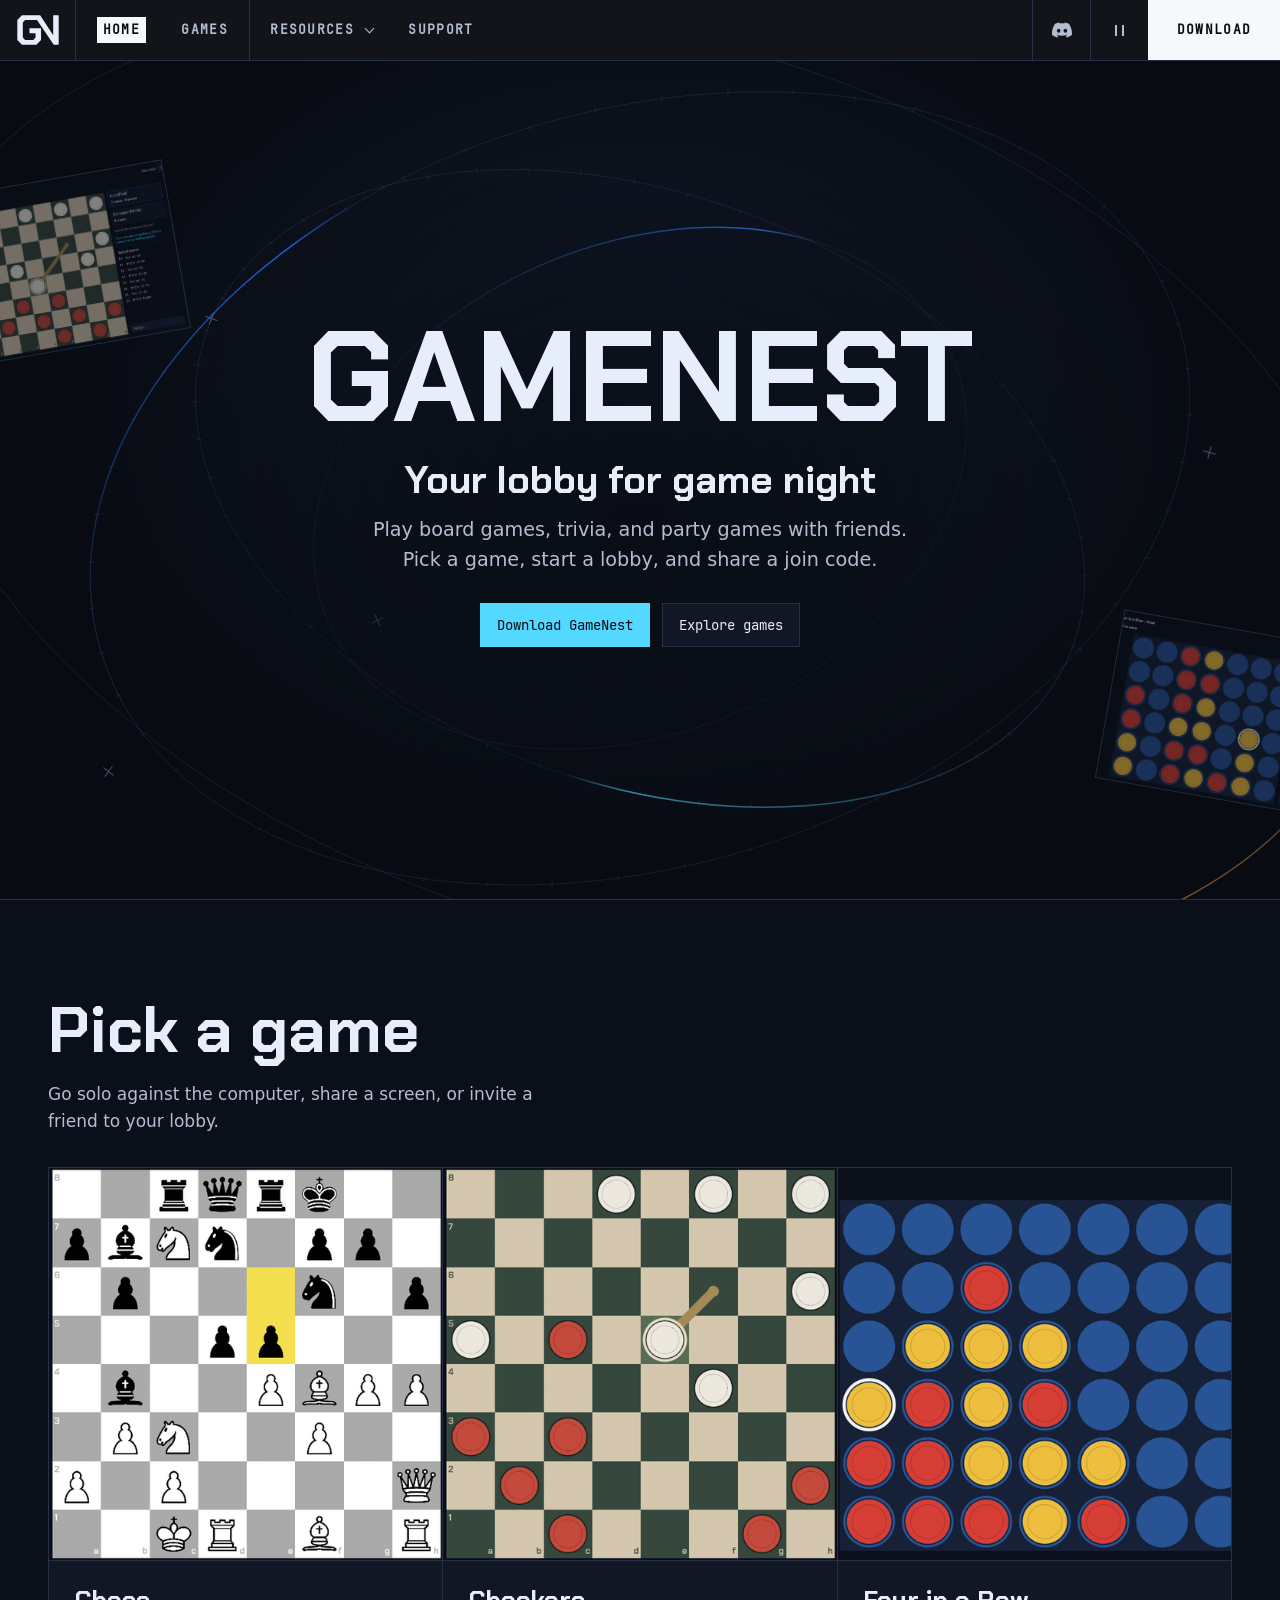
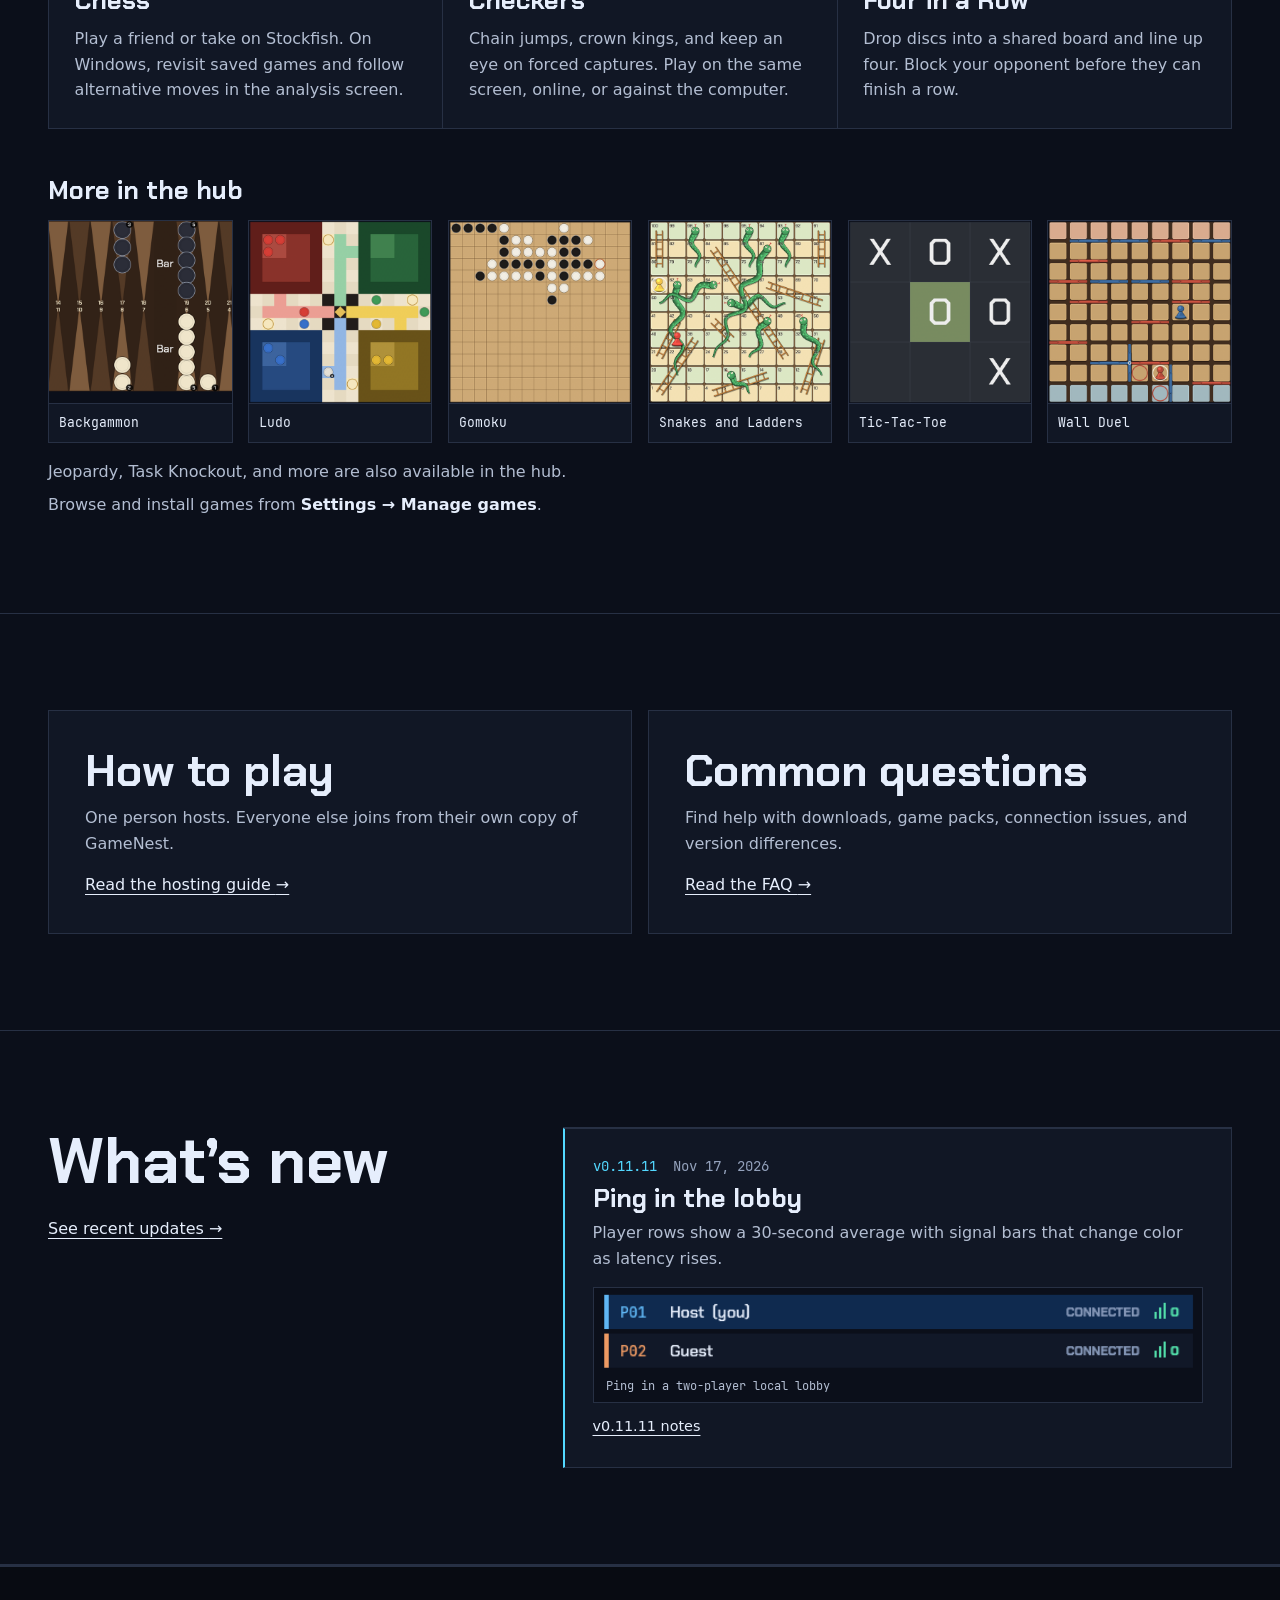
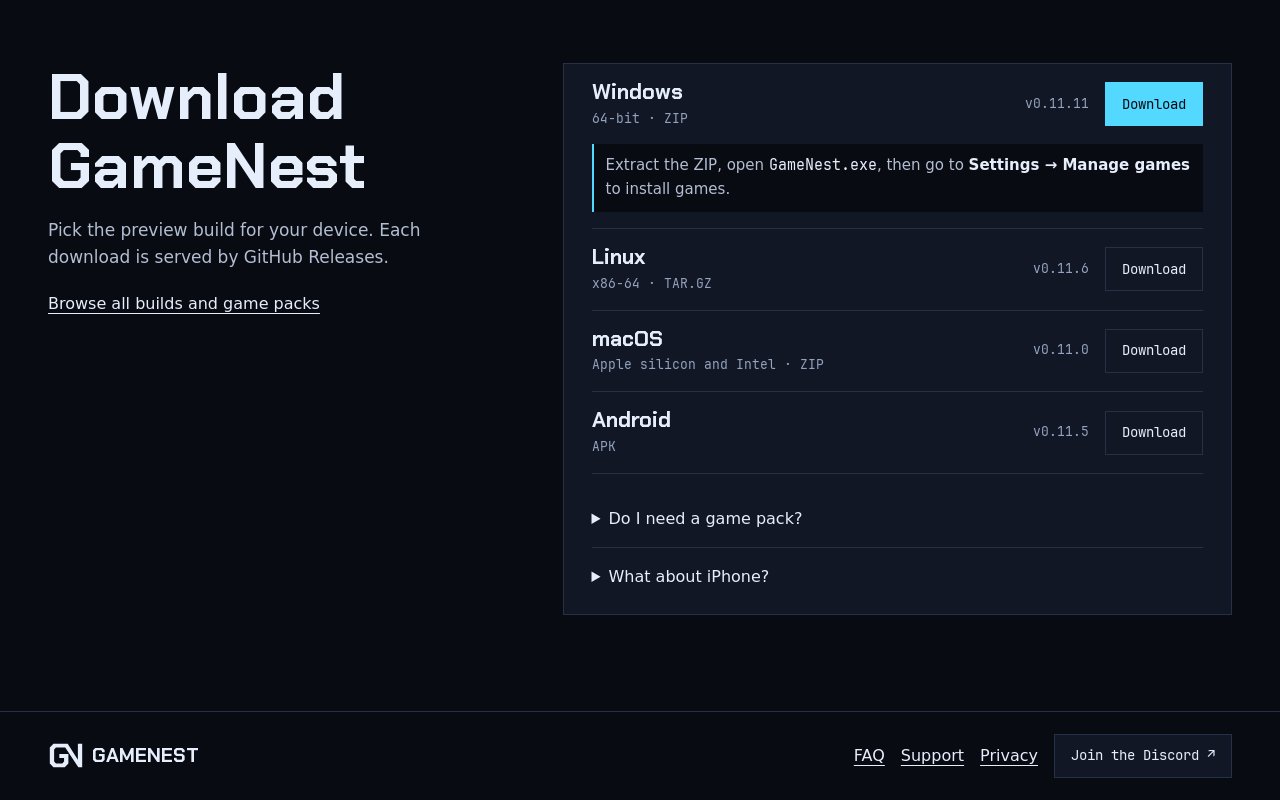
==== index.html @ 650c07a6 "Add Linux and macOS game-pack instructions The current Linux and macOS releases cannot load the Mana" ====
<!doctype html>
<!-- Draft by (Codex 6.2 Sol Medium), 2026-11-21 Europe/Warsaw. -->
<html lang="en">
<head>
  <meta charset="utf-8">
  <meta name="viewport" content="width=device-width, initial-scale=1">
  <meta name="description" content="GameNest is a multiplayer game hub. Host a lobby, pick a game, and invite your friends.">
  <meta name="theme-color" content="#0b0f1a">
  <title>GameNest | Your lobby for game night</title>
  <link rel="canonical" href="https://gamenest.info/">
  <meta property="og:type" content="website">
  <meta property="og:site_name" content="GameNest">
  <meta property="og:url" content="https://gamenest.info/">
  <meta property="og:title" content="GameNest | Your lobby for game night">
  <meta property="og:description" content="Host a lobby, pick a game, and invite your friends.">
  <meta property="og:image" content="https://gamenest.info/assets/gamenest-share.png">
  <meta property="og:image:type" content="image/png">
  <meta property="og:image:width" content="1200">
  <meta property="og:image:height" content="630">
  <meta property="og:image:alt" content="The GN monogram and GAMENEST wordmark on a dark background with blue orbit lines">
  <meta name="twitter:card" content="summary_large_image">
  <link rel="icon" href="assets/gamenest-gn.svg" type="image/svg+xml">
  <link rel="preload" href="assets/ChakraPetch-Bold.ttf" as="font" type="font/ttf" crossorigin>
  <link rel="stylesheet" href="site.css?v=support">
  <script>
    if (!matchMedia("(prefers-reduced-motion: reduce)").matches) {
      document.documentElement.classList.add("booting", "boot-letter-build");
      if (location.hash && location.hash !== "#top") {
        document.documentElement.classList.add("boot-away");
      }
    }
  </script>
  <script src="navigation.js" defer></script>
  <script src="site.js?v=resource-pages" defer></script>
  <script src="preview.js" defer></script>
</head>
<body>
  <a class="skip" href="#games">Skip to games</a>
  <svg class="boot-defs" width="0" height="0" aria-hidden="true">
    <defs>
      <mask id="boot-word-mask" width="1" height="1" x="0" y="0" maskUnits="objectBoundingBox" maskContentUnits="objectBoundingBox">
        <path id="boot-lit" fill="white"></path>
        <path id="boot-dim" fill="#777"></path>
      </mask>
    </defs>
  </svg>
  <div id="boot" aria-hidden="true">
    <strong class="wordmark boot-word">GAMENEST</strong>
  </div>
  <header class="masthead">
    <div class="bar">
      <a class="brand" href="#top" aria-label="GameNest home">
        <img src="assets/gamenest-gn.svg" alt="" width="159" height="116">
      </a>
      <nav class="primary-nav" aria-label="Main navigation">
        <a href="#top"><span>Home</span></a>
        <a href="#games"><span>Games</span></a>
        <details class="nav-resources">
          <summary><span>Resources</span></summary>
          <div class="resource-links">
            <a href="how-to-play.html" data-section="info"><span>How to play</span></a>
            <a href="faq.html" data-section="faq"><span>FAQ</span></a>
            <a href="updates.html" data-section="updates"><span>Updates</span></a>
          </div>
        </details>
        <a href="support.html"><span>Support</span></a>
      </nav>
      <div class="bar-actions">
        <a class="nav-discord" href="https://discord.gg/EXssq55utK" aria-label="Join the GameNest Discord">
          <svg aria-hidden="true" viewBox="0 0 24 24" width="20" height="20" fill="currentColor">
            <path d="M20.317 4.3698a19.7913 19.7913 0 00-4.8851-1.5152.0741.0741 0 00-.0785.0371c-.211.3753-.4447.8648-.6083 1.2495-1.8447-.2762-3.68-.2762-5.4868 0-.1636-.3933-.4058-.8742-.6177-1.2495a.077.077 0 00-.0785-.037 19.7363 19.7363 0 00-4.8852 1.515.0699.0699 0 00-.0321.0277C.5334 9.0458-.319 13.5799.0992 18.0578a.0824.0824 0 00.0312.0561c2.0528 1.5076 4.0413 2.4228 5.9929 3.0294a.0777.0777 0 00.0842-.0276c.4616-.6304.8731-1.2952 1.226-1.9942a.076.076 0 00-.0416-.1057c-.6528-.2476-1.2743-.5495-1.8722-.8923a.077.077 0 01-.0076-.1277c.1258-.0943.2517-.1923.3718-.2914a.0743.0743 0 01.0776-.0105c3.9278 1.7933 8.18 1.7933 12.0614 0a.0739.0739 0 01.0785.0095c.1202.099.246.1981.3728.2924a.077.077 0 01-.0066.1276 12.2986 12.2986 0 01-1.873.8914.0766.0766 0 00-.0407.1067c.3604.698.7719 1.3628 1.225 1.9932a.076.076 0 00.0842.0286c1.961-.6067 3.9495-1.5219 6.0023-3.0294a.077.077 0 00.0313-.0552c.5004-5.177-.8382-9.6739-3.5485-13.6604a.061.061 0 00-.0312-.0286zM8.02 15.3312c-1.1825 0-2.1569-1.0857-2.1569-2.419 0-1.3332.9555-2.4189 2.157-2.4189 1.2108 0 2.1757 1.0952 2.1568 2.419 0 1.3332-.9555 2.4189-2.1569 2.4189zm7.9748 0c-1.1825 0-2.1569-1.0857-2.1569-2.419 0-1.3332.9554-2.4189 2.1569-2.4189 1.2107 0 2.1757 1.0952 2.1568 2.419 0 1.3332-.946 2.4189-2.1568 2.4189Z"/>
          </svg>
        </a>
        <button class="motion-toggle" type="button" aria-label="Pause background animation" aria-pressed="false" hidden>
          <span aria-hidden="true"></span>
        </button>
        <a class="nav-download" href="#downloads">Download</a>
      </div>
    </div>
    <span class="scroll-progress" aria-hidden="true"></span>
  </header>

  <main>
    <section class="hero" id="top" aria-labelledby="title">
      <div class="hero-field" aria-hidden="true" data-paused>
        <canvas class="orbits"></canvas>
        <span class="field-crosshair"></span><span class="field-crosshair"></span>
        <span class="field-crosshair"></span><span class="field-crosshair"></span>
        <div class="field-tile field-left"><img src="assets/checkers.png" width="1152" height="720" alt=""></div>
        <div class="field-tile field-right"><img src="assets/four-in-a-row.png" width="1152" height="720" alt=""></div>
      </div>
      <div class="hero-content">
        <h1 class="wordmark" id="title">GAMENEST</h1>
        <div class="hero-details">
          <p class="lede">Your lobby for game night</p>
          <p class="description">Play board games, trivia, and party games with friends. Pick a game, start a lobby, and share a join code.</p>
          <div class="actions">
            <a class="button primary" href="#downloads">Download GameNest</a>
            <a class="button secondary" href="#games">Explore games</a>
          </div>
        </div>
      </div>
    </section>

    <section class="chapter" id="games" aria-labelledby="games-title">
      <div class="frame">
        <header class="section-head">
          <h2 id="games-title">Pick a game</h2>
          <p>Go solo against the computer, share a screen, or invite a friend to your lobby.</p>
        </header>
        <div class="lineup">
          <article class="game">
            <a class="game-shot" href="assets/chess.png" data-preview-size="1320 940" aria-label="View the full Chess screenshot">
              <img src="assets/chess-cover.png" width="512" height="512" alt="Chess board with a highlighted black pawn move" data-preview-alt="A Chess match against Stockfish with clocks and recent moves" loading="lazy">
            </a>
            <div class="game-copy">
              <h3>Chess</h3>
              <p>Play a friend or take on Stockfish. On Windows, revisit saved games and follow alternative moves in the analysis screen.</p>
            </div>
          </article>
          <article class="game">
            <a class="game-shot" href="assets/checkers.png" data-preview-size="1152 720" aria-label="View the full Checkers screenshot">
              <img src="assets/checkers-cover.png" width="512" height="512" alt="Checkers board with a diagonal capture highlighted" data-preview-alt="A Checkers match with a capture highlighted on the board" loading="lazy">
            </a>
            <div class="game-copy">
              <h3>Checkers</h3>
              <p>Chain jumps, crown kings, and keep an eye on forced captures. Play on the same screen, online, or against the computer.</p>
            </div>
          </article>
          <article class="game">
            <a class="game-shot" href="assets/four-in-a-row.png" data-preview-size="1152 720" aria-label="View the full Four in a Row screenshot">
              <img src="assets/four-in-a-row-cover.png" width="512" height="512" alt="Four in a Row board with red and yellow discs" data-preview-alt="Red and yellow discs in a Four in a Row match" loading="lazy">
            </a>
            <div class="game-copy">
              <h3>Four in a Row</h3>
              <p>Drop discs into a shared board and line up four. Block your opponent before they can finish a row.</p>
            </div>
          </article>
        </div>
        <div class="more-games">
          <h3>More in the hub</h3>
          <ul class="game-shelf">
            <li><img src="assets/backgammon-cover.png" width="512" height="512" alt="" loading="lazy"><span>Backgammon</span></li>
            <li><img src="assets/ludo-cover.png" width="512" height="512" alt="" loading="lazy"><span>Ludo</span></li>
            <li><img src="assets/gomoku-cover.png" width="512" height="512" alt="" loading="lazy"><span>Gomoku</span></li>
            <li><img src="assets/snakes-and-ladders-cover.png" width="512" height="512" alt="" loading="lazy"><span>Snakes and Ladders</span></li>
            <li><img src="assets/tic-tac-toe-cover.png" width="512" height="512" alt="" loading="lazy"><span>Tic-Tac-Toe</span></li>
            <li><img src="assets/wall-duel-cover.png" width="512" height="512" alt="" loading="lazy"><span>Wall Duel</span></li>
          </ul>
          <div>
            <p>Jeopardy, Task Knockout, and more are also available in the hub.</p>
            <p>Browse and install games from <strong>Settings → Manage games</strong>.</p>
          </div>
        </div>
      </div>
    </section>

    <section class="chapter resource-teasers" aria-label="GameNest guides">
      <div class="frame resource-card-grid">
        <article id="info" tabindex="-1">
          <h2>How to play</h2>
          <p>One person hosts. Everyone else joins from their own copy of GameNest.</p>
          <a class="text-link" href="how-to-play.html">Read the hosting guide <span aria-hidden="true">→</span></a>
        </article>
        <article id="faq" tabindex="-1">
          <h2>Common questions</h2>
          <p>Find help with downloads, game packs, connection issues, and version differences.</p>
          <a class="text-link" href="faq.html">Read the FAQ <span aria-hidden="true">→</span></a>
        </article>
      </div>
    </section>

    <section class="chapter" id="updates" aria-labelledby="updates-title" tabindex="-1">
      <div class="frame release-layout">
        <header class="section-head">
          <h2 id="updates-title">What’s new</h2>
          <a class="text-link" href="updates.html">See recent updates <span aria-hidden="true">→</span></a>
        </header>
        <div class="releases">
          <article class="release-feature">
            <p class="release-meta"><span>v0.11.11</span><time datetime="2026-11-17">Nov 17, 2026</time></p>
            <h3>Ping in the lobby</h3>
            <p>Player rows show a 30-second average with signal bars that change color as latency rises.</p>
            <figure class="release-visual">
              <img src="assets/lobby-ping.png" width="537" height="72" alt="Two connected players in a GameNest lobby with signal bars and measured ping on the right" loading="lazy">
              <figcaption>Ping in a two-player local lobby</figcaption>
            </figure>
            <a class="text-link" href="https://github.com/nexicv/GameNest-releases/releases/tag/v0.11.11">v0.11.11 notes</a>
          </article>
        </div>
      </div>
    </section>

    <section class="chapter download-chapter" id="downloads" aria-labelledby="download-title">
      <div class="frame download-layout">
        <header class="section-head">
          <h2 id="download-title">Download GameNest</h2>
          <p>Pick the preview build for your device. Each download is served by GitHub Releases.</p>
          <a class="text-link" href="https://github.com/nexicv/GameNest-releases/releases">Browse all builds and game packs</a>
        </header>
        <div class="download-panel">
          <ul class="platforms">
            <li>
              <div><strong>Windows</strong><span>64-bit · ZIP</span></div>
              <span class="version">v0.11.11</span>
              <a class="button primary" aria-label="Download GameNest for Windows" href="https://github.com/nexicv/GameNest-releases/releases/download/v0.11.11/GameNest-v0.11.11-windows.zip">Download</a>
              <p class="windows-first-run">Extract the ZIP, open <code>GameNest.exe</code>, then go to <b>Settings → Manage games</b> to install games.</p>
            </li>
            <li>
              <div><strong>Linux</strong><span>x86-64 · TAR.GZ</span></div>
              <span class="version">v0.11.6</span>
              <a class="button secondary" aria-label="Download GameNest for Linux" href="https://github.com/nexicv/GameNest-releases/releases/download/v0.11.6/GameNest-v0.11.6-linux-x86_64.tar.gz">Download</a>
            </li>
            <li>
              <div><strong>macOS</strong><span>Apple silicon and Intel · ZIP</span></div>
              <span class="version">v0.11.0</span>
              <a class="button secondary" aria-label="Download GameNest for macOS" href="https://github.com/nexicv/GameNest-releases/releases/download/v0.11.0/GameNest-v0.11.0-macos-app.zip">Download</a>
            </li>
            <li>
              <div><strong>Android</strong><span>APK</span></div>
              <span class="version">v0.11.5</span>
              <a class="button secondary" aria-label="Download GameNest for Android" href="https://github.com/nexicv/GameNest-releases/releases/download/v0.11.5/GameNest-v0.11.5-android.apk">Download</a>
            </li>
          </ul>
          <div class="download-notes">
            <details>
              <summary>Do I need a game pack?</summary>
              <p>On Windows, install games from <strong>Settings → Manage games</strong>; the game packs ZIP below is a fallback for when GitHub is unreachable. The current Linux (0.11.6) and macOS (0.11.0) releases cannot load that catalog, so install from their game packs ZIPs. Android ships its games inside the app.</p>
              <p>Hosts of board games need the game installed. For Practice Range, each player installs a copy of the game. This was checked against the shipped Linux and macOS builds, not a running client.</p>
              <a class="text-link" href="https://github.com/nexicv/GameNest-releases/releases/download/v0.11.11/GameNest-v0.11.11-games.zip">Windows game packs ZIP</a>
              <a class="text-link" href="https://github.com/nexicv/GameNest-releases/releases/download/v0.11.6/GameNest-v0.11.6-linux-x86_64-games.zip">Linux game packs ZIP: extract beside the GameNest program</a>
              <a class="text-link" href="https://github.com/nexicv/GameNest-releases/releases/download/v0.11.0/GameNest-v0.11.0-macos-games.zip">macOS game packs ZIP: extract into ~/Library/Application Support/GameNest</a>
            </details>
            <details>
              <summary>What about iPhone?</summary>
              <p>The iOS preview is an unsigned IPA that requires your own signing before installation.</p>
              <a class="text-link" href="https://github.com/nexicv/GameNest-releases/releases/download/v0.11.0/GameNest-v0.11.0-ios-unsigned.ipa">Download unsigned iOS preview</a>
            </details>
          </div>
        </div>
      </div>
    </section>
  </main>
  <dialog class="game-preview" aria-labelledby="preview-title">
    <div class="preview-panel">
      <header><h2 id="preview-title">Game preview</h2><form method="dialog"><button class="button secondary" autofocus>Close</button></form></header>
      <img alt="">
    </div>
  </dialog>

  <footer class="site-footer">
    <div class="frame footer-inner">
      <a class="brand" href="#top" aria-label="Back to GameNest home">
        <img src="assets/gamenest-gn.svg" alt="" width="159" height="116">GAMENEST
      </a>
      <div class="footer-community">
        <!-- Place the approved mascot artwork alongside this community link. -->
        <a class="text-link" href="faq.html">FAQ</a>
        <a class="text-link" href="support.html">Support</a>
        <a class="text-link" href="privacy.html">Privacy</a>
        <a class="button secondary" href="https://discord.gg/EXssq55utK">Join the Discord <span aria-hidden="true">↗</span></a>
      </div>
    </div>
  </footer>
</body>
</html>
---- site.css ----
@font-face {
  font-family: Chakra;
  src: url("assets/ChakraPetch-Bold.ttf");
  font-weight: 700;
  font-display: swap;
}
@font-face {
  font-family: JetBrains;
  src: url("assets/JetBrainsMono-Regular.ttf");
  font-display: swap;
}

:root {
  color-scheme: dark;
  --base: #0b0f1a;
  --deep: #080b12;
  --surface: #111725;
  --raised: #171f30;
  --line: #273044;
  --accent: #53d8ff;
  --text: #e6eefc;
  --secondary: #b3bed2;
  --muted: #94a2bc;
  --display: Chakra, "Arial Narrow", sans-serif;
  --mono: JetBrains, Consolas, monospace;
  --header: 61px;
  --settle: cubic-bezier(.2, .75, .25, 1);
  scroll-padding-top: calc(var(--header) + 16px);
}
* { box-sizing: border-box; }
body { margin: 0; background: var(--base); color: var(--text); font: 1rem/1.58 system-ui, sans-serif; }
a { color: inherit; }
a:focus-visible, summary:focus-visible { outline: 2px solid var(--accent); outline-offset: 4px; }
h1, h2, h3, p, dl, dd { margin: 0; }
h1, h2, h3, .brand { font-family: var(--display); line-height: 1.08; }
h2 { font-size: clamp(2.3rem, 5vw, 4.6rem); }
h3 { font-size: clamp(1.2rem, 2vw, 1.7rem); }
img { display: block; max-width: 100%; height: auto; }
.frame { width: min(1280px, calc(100% - 96px)); margin-inline: auto; }

.skip { position: fixed; inset: 12px auto auto 12px; z-index: 20; transform: translateY(-200%); padding: 12px; color: var(--deep); background: var(--accent); }
.skip:focus { transform: none; }
.masthead {
  position: sticky;
  top: 0;
  z-index: 4;
  border-bottom: 1px solid var(--line);
  background: #121419;
}
.bar { display: grid; grid-template-columns: auto 1fr auto; min-height: calc(var(--header) - 1px); }
.footer-inner { display: flex; align-items: center; justify-content: space-between; gap: 24px; }
.brand { display: inline-flex; flex: none; align-items: center; gap: 8px; font-size: 1.25rem; text-decoration: none; }
.brand img { width: 36px; }
.bar .brand {
  display: grid;
  width: 76px;
  place-items: center;
  border-right: 1px solid var(--line);
}
.bar .brand img { width: 46px; }
.primary-nav, .bar-actions { display: flex; align-items: stretch; }
.primary-nav { padding-inline: 6px 0; }
.bar a, .bar button { -webkit-tap-highlight-color: transparent; }
.bar :is(a, button, summary):focus-visible { outline-offset: -4px; }
.primary-nav a, .nav-resources > summary, .nav-download {
  display: flex;
  align-items: center;
  padding-inline: clamp(8px, 1.15vw, 20px);
  color: var(--secondary);
  font: 700 .8125rem/1.3 var(--mono);
  letter-spacing: .1em;
  text-decoration: none;
  text-transform: uppercase;
  white-space: nowrap;
}
.nav-resources { position: relative; border: 0; border-left: 1px solid var(--line); }
.nav-resources > summary { height: 100%; padding-block: 0; gap: 6px; list-style: none; }
.nav-resources > summary::-webkit-details-marker { display: none; }
.nav-resources > summary::after {
  content: "";
  width: 6px;
  height: 6px;
  border: solid currentColor;
  border-width: 0 1px 1px 0;
  transform: translateY(-2px) rotate(45deg);
}
.nav-resources[open] > summary::after { transform: translateY(2px) rotate(225deg); }
.resource-links {
  position: absolute;
  inset: 100% auto auto -1px;
  min-width: 176px;
  background: var(--surface);
  border: 1px solid var(--line);
}
.resource-links a { min-height: 44px; }
.primary-nav :is(a, summary) span { padding: 5px 6px; }
.primary-nav a[aria-current] span, .nav-resources:has(a[aria-current]) > summary span {
  color: var(--deep);
  background: #f6f8fc;
}
.primary-nav :is(a, summary):hover, .nav-discord:hover, .motion-toggle:hover { color: var(--text); background: var(--raised); }
.nav-discord, .bar .motion-toggle {
  display: grid;
  min-width: 58px;
  place-items: center;
  border-left: 1px solid var(--line);
  color: var(--secondary);
}
.bar .motion-toggle[hidden] { display: none; }
.nav-download {
  justify-content: center;
  min-width: 132px;
  color: var(--deep);
  background: #f6f8fc;
}
.nav-download:hover, .nav-download[aria-current] { background: var(--accent); }
.nav-download:focus-visible { outline-color: var(--deep); }
.scroll-progress { position: absolute; inset: auto 0 0; height: 1px; background: var(--accent); transform: scaleX(var(--progress, 0)); transform-origin: left; pointer-events: none; }

.hero {
  position: relative;
  isolation: isolate;
  display: grid;
  place-items: center;
  min-height: calc(100svh - var(--header));
  overflow: hidden;
  padding: 72px 20px;
  border-bottom: 1px solid var(--line);
  background: var(--deep);
  text-align: center;
}
.hero-field {
  position: absolute;
  z-index: -1;
  inset: 0;
  overflow: hidden;
  pointer-events: none;
  background: radial-gradient(ellipse at 50% 42%, #111a2b, var(--deep) 64%);
}
.hero-field::after {
  position: absolute;
  inset: 0;
  content: "";
  background: radial-gradient(ellipse at 50% 54%, #080b12de 1%, #080b1299 26%, transparent 57%);
}
.orbits { position: absolute; inset: 0; width: 100%; height: 100%; }
.field-crosshair {
  position: absolute;
  width: 13px;
  aspect-ratio: 1;
  color: #597098ad;
  background: linear-gradient(currentColor, currentColor) center / 1px 100% no-repeat,
    linear-gradient(currentColor, currentColor) center / 100% 1px no-repeat;
  animation: orbit-trace 27s linear infinite;
}
.field-crosshair:nth-of-type(1) { left: 16%; top: 30%; rotate: 21deg; }
.field-crosshair:nth-of-type(2) { left: 29%; top: 66%; rotate: -24deg; animation-direction: reverse; }
.field-crosshair:nth-of-type(3) { left: 8%; top: 84%; rotate: 37deg; }
.field-crosshair:nth-of-type(4) { right: 5%; top: 46%; rotate: 16deg; animation-direction: reverse; }
:is(.hero-field[data-paused], .booting .hero-field) :is(.field-crosshair, .field-tile) {
  animation-play-state: paused;
}
@keyframes orbit-trace { to { transform: rotate(1turn); } }
@keyframes tile-drift {
  0%, 100% { translate: 0 0; }
  50% { translate: 0 13px; }
}
.field-tile {
  position: absolute;
  width: clamp(104px, 18vw, 270px);
  aspect-ratio: 1.35;
  overflow: hidden;
  border: 1px solid #334868;
  background: var(--surface);
  opacity: .53;
  animation: tile-drift 9s ease-in-out infinite;
}
.field-tile img { height: 100%; width: 100%; object-fit: cover; }
.field-left { left: max(-52px, calc(50% - 710px)); top: 14%; transform: rotate(-10deg); }
.field-left img { object-position: 28% 55%; }
.field-right { animation-delay: -4.5s; right: max(-58px, calc(50% - 710px)); bottom: 12%; transform: rotate(10deg); }
.field-right img { object-position: 24% 52%; }
.hero-content { width: min(100%, 68rem); }
.wordmark { font: 700 clamp(2.75rem, 10vw, 9.6rem)/1 var(--display); color: var(--text); }
.lede { margin-top: 16px; font: 700 clamp(1.4rem, 3vw, 2.65rem)/1.2 var(--display); }
.description { max-width: 46ch; margin: 12px auto 0; color: var(--secondary); font-size: clamp(1rem, 1.5vw, 1.2rem); }
.actions { display: flex; justify-content: center; gap: 12px; flex-wrap: wrap; margin-top: 28px; }
.button { position: relative; display: inline-flex; align-items: center; justify-content: center; min-height: 44px; padding: 8px 16px; border: 1px solid var(--line); font: .875rem/1.35 var(--mono); text-decoration: none; transition: background-color 150ms ease-out, border-color 150ms ease-out, transform 150ms var(--settle); }
.button.primary { color: var(--deep); background: var(--accent); border-color: var(--accent); }
.button.primary:hover { background: #b1edff; border-color: #b1edff; }
.button.secondary { background: var(--surface); }
.button.secondary:hover { background: var(--raised); border-color: var(--accent); }
.button::after {
  position: absolute;
  inset: auto 0 -1px;
  height: 2px;
  background: currentColor;
  content: "";
  transform: scaleX(0);
  transform-origin: left;
  transition: transform 210ms var(--settle);
}
.button:hover::after, .button:focus-visible::after { transform: scaleX(1); }
.button:active { transform: translateY(2px); }
.motion-toggle {
  padding: 0;
  border: 0;
  background: transparent;
  cursor: pointer;
}
.motion-toggle:focus-visible { outline: 2px solid var(--accent); }
.motion-toggle span { display: inline-block; width: 9px; height: 11px; border-inline: 2px solid; }
.motion-toggle[aria-pressed="true"] span {
  width: 0;
  height: 0;
  border: solid transparent;
  border-width: 6px 0 6px 9px;
  border-left-color: currentColor;
}


.chapter { padding-block: clamp(48px, 7.5vw, 112px); border-bottom: 1px solid var(--line); }
.section-head > p { max-width: 46ch; margin-top: 16px; color: var(--secondary); font-size: 1.0625rem; }
.section-head > .text-link { display: inline-block; margin-top: 20px; }
.text-link { color: var(--text); text-decoration-thickness: 1px; text-underline-offset: 4px; }
.text-link:hover { color: var(--accent); }
.lineup { display: grid; grid-template-columns: repeat(3, minmax(0, 1fr)); gap: 1px; margin-top: 32px; border: 1px solid var(--line); background: var(--line); }
.game { min-width: 0; background: var(--surface); }
.game-shot { display: block; position: relative; overflow: hidden; aspect-ratio: 1; border-bottom: 1px solid var(--line); }
.game-shot img { width: 100%; height: 100%; object-fit: contain; background: var(--base); }
.game-shot:focus-visible { outline-offset: -4px; }
.game-shot img { transition: filter 240ms var(--settle); }
.game-shot:hover img, .game-shot:focus-visible img { filter: brightness(1.13); }
.game-copy { padding: clamp(16px, 2vw, 28px); }
.game-copy p { margin-top: 12px; color: var(--secondary); }
.more-games { display: grid; gap: 16px; padding-top: clamp(28px, 4vw, 48px); }
.game-shelf {
  display: grid;
  grid-template-columns: repeat(6, minmax(0, 1fr));
  gap: clamp(8px, 1.2vw, 16px);
  margin: 0;
  padding: 0;
  list-style: none;
}
.game-shelf li { min-width: 0; background: var(--surface); border: 1px solid var(--line); }
.game-shelf img { width: 100%; aspect-ratio: 1; object-fit: cover; border-bottom: 1px solid var(--line); }
.game-shelf span { display: block; padding: 10px; font: .8125rem/1.35 var(--mono); }
.more-games p { color: var(--secondary); }
.more-games p + p { margin-top: 8px; }
.more-games strong, .steps strong, .download-notes strong, .faq-list strong { color: var(--text); font-weight: 600; }

.play { background: var(--deep); }
.play-layout, .release-layout, .download-layout { display: grid; gap: clamp(32px, 6vw, 96px); }
.play-layout { grid-template-columns: minmax(0, .85fr) minmax(0, 1.3fr); align-items: center; }
.play-reference { min-width: 0; display: grid; gap: 16px; }
.lobby-figure { margin: 0; border: 1px solid var(--line); background: var(--surface); }
.lobby-image-wrap { position: relative; }
.lobby-image { display: block; position: relative; cursor: zoom-in; }
.lobby-image:focus-visible { outline-offset: -4px; }
.lobby-enlarge {
  position: absolute;
  right: 8px;
  bottom: 8px;
  padding: 4px 7px;
  border: 1px solid var(--line);
  color: var(--text);
  background: var(--deep);
  font: .6875rem/1.3 var(--mono);
}
.lobby-enlarge::after { content: " ↗"; }
.lobby-image:hover .lobby-enlarge, .lobby-image:focus-visible .lobby-enlarge { border-color: var(--accent); }
.lobby-image img { width: 100%; height: auto; }
.lobby-pin {
  position: absolute;
  pointer-events: none;
  display: grid;
  width: clamp(16px, 3vw, 26px);
  aspect-ratio: 1;
  place-items: center;
  transform: translate(-50%, -50%);
  border: 1px solid var(--accent);
  color: var(--accent);
  background: var(--deep);
  font: bold clamp(.6rem, 1.4vw, .75rem)/1 var(--mono);
}
.pin-host { top: 56.4%; left: 61.7%; }
.pin-code { top: 45.8%; left: 84%; }
.pin-connect { top: 56.4%; left: 84%; }
.lobby-figure figcaption { display: flex; flex-wrap: wrap; gap: 8px 16px; padding: 10px 12px; font: .75rem/1.4 var(--mono); }
.lobby-figure figcaption b { color: var(--accent); margin-right: 3px; }
.play-reference .ticket { padding: 14px clamp(16px, 3vw, 24px); }
.play-reference .ticket strong { font-size: clamp(1.45rem, 2.5vw, 2rem); }
.steps { margin: 24px 0 0; padding: 0; list-style: none; }
.steps li { display: grid; grid-template-columns: 36px minmax(0, 1fr); gap: 16px; border-top: 1px solid var(--line); padding: 20px 0; }
.step-number { display: grid; width: 32px; height: 32px; place-items: center; color: var(--accent); border: 1px solid var(--line); font: .875rem/1 var(--mono); }
.steps p, .play-card dd { margin-top: 8px; color: var(--secondary); }
.play-card { border: 1px solid var(--line); background: var(--surface); }
.ticket { padding: clamp(20px, 3vw, 40px); background-color: #111e32; border-left: 3px solid var(--accent); }
.ticket span { display: block; color: var(--secondary); font: .875rem/1.5 var(--mono); }
.ticket strong { display: block; margin-top: 8px; color: var(--accent); font: clamp(2rem, 4vw, 3.5rem)/1.2 var(--mono); }
.play-card dl { padding: 0 clamp(16px, 3vw, 24px); }
.play-card dl > div { padding: 20px 0; }
.play-card dl > div + div { border-top: 1px solid var(--line); }
.play-card dt { font-weight: 650; }

.release-layout, .download-layout { grid-template-columns: minmax(0, .85fr) minmax(0, 1.3fr); align-items: start; }
.releases { border-top: 1px solid var(--line); }
.releases article { padding: 20px 0 24px; border-bottom: 1px solid var(--line); }
.release-meta { display: flex; gap: 16px; color: var(--muted); font: .875rem/1.4 var(--mono); }
.release-meta span { color: var(--accent); }
.releases h3 { margin-top: 8px; }
.releases article > p:not(.release-meta) { margin-top: 8px; color: var(--secondary); }
.releases .text-link { display: inline-block; margin-top: 12px; font-size: .9rem; }
.releases .release-feature {
  padding: clamp(16px, 2.5vw, 28px);
  border: 1px solid var(--line);
  border-left: 2px solid var(--accent);
  background: var(--surface);
}
.release-visual { margin: 16px 0 0; border: 1px solid var(--line); background: var(--base); }
.release-visual img { width: 100%; height: auto; }
.release-visual figcaption { padding: 8px 12px; color: var(--secondary); font: .75rem/1.4 var(--mono); }
.releases .release-older { padding-block: 14px 16px; }
.release-older h3 { font-size: clamp(1.1rem, 1.7vw, 1.38rem); }

.download-chapter { background: var(--deep); border-top: 2px solid var(--line); }
.download-panel {
  min-width: 0;
  padding: 0 clamp(10px, 2.5vw, 28px) 8px;
  border: 1px solid var(--line);
  background: var(--surface);
}
.download-panel .platforms { border-top: 0; }
.download-panel details:last-child { border-bottom: 0; }
.platforms { padding: 0; margin: 0; list-style: none; border-top: 1px solid var(--line); }
.platforms li { display: grid; grid-template-columns: minmax(0, 1fr) auto auto; gap: 16px; align-items: center; padding: 16px 0; border-bottom: 1px solid var(--line); }
.platforms strong, .platforms li div span { display: block; }
.platforms strong { font: 700 1.35rem/1.2 var(--display); }
.platforms span { color: var(--muted); font: .8125rem/1.45 var(--mono); }
.platforms li div span { margin-top: 4px; }
.download-notes { margin-top: 16px; }
details { border-bottom: 1px solid var(--line); }
summary { padding: 16px 0; cursor: pointer; }
details p { color: var(--secondary); margin-bottom: 12px; }
details .text-link { display: inline-block; margin-bottom: 16px; }
.faq-list { border-top: 1px solid var(--line); }
.faq-list summary { font-weight: 650; }
.resource-page { min-height: 100vh; display: flex; flex-direction: column; }
.resource-page main { flex: 1; }
.resource-intro {
  padding-block: clamp(48px, 7vw, 100px) clamp(36px, 5vw, 72px);
  background: linear-gradient(120deg, var(--surface), var(--base) 75%);
  border-bottom: 1px solid var(--line);
}
.resource-intro h1 {
  max-width: 18ch;
  padding-inline-start: .24em;
  border-inline-start: 3px solid var(--accent);
  font-size: clamp(2.65rem, 6.6vw, 5.5rem);
  overflow-wrap: break-word;
}
.resource-intro p { max-width: 52ch; margin-top: 20px; color: var(--secondary); font-size: 1.125rem; }
.resource-actions { display: flex; flex-wrap: wrap; gap: 10px 24px; margin-top: 20px; }
.resource-content { padding-block: clamp(32px, 5vw, 64px) clamp(56px, 8vw, 108px); }
.resource-content h2 { font-size: clamp(1.55rem, 3vw, 2.35rem); margin-bottom: 18px; }
.resource-content.play-layout { align-items: start; }
.resource-faq { display: grid; gap: 32px; max-width: 900px; margin-inline: auto; }
.faq-topic { min-width: 0; }
.faq-topic .faq-list { padding-inline: clamp(14px, 3vw, 24px); border: 1px solid var(--line); background: var(--surface); }
.faq-topic details:last-child { border-bottom: 0; }
.resource-updates { max-width: 900px; }
.resource-updates .releases { border-top: 0; }
.resource-updates .release-visual { max-width: 640px; }
.resource-card-grid { display: grid; grid-template-columns: repeat(auto-fit, minmax(min(100%, 280px), 1fr)); gap: 16px; }
.resource-card-grid article { padding: clamp(20px, 3vw, 36px); border: 1px solid var(--line); background: var(--surface); }
.resource-card-grid h2 { font-size: clamp(1.75rem, 3.5vw, 3rem); }
.resource-card-grid p { margin: 10px 0 16px; color: var(--secondary); }
.support-options article { display: grid; grid-template-rows: auto 1fr auto; justify-items: start; }
.support-options h2 { margin-bottom: 0; }
.footer-inner { min-height: 88px; }
.site-footer { background: var(--deep); }
.footer-community { display: flex; flex-wrap: wrap; align-items: center; gap: 16px; }
.footer-community img { width: auto; height: 56px; }
.footer-community .button { gap: 8px; }

.boot-defs { position: absolute; pointer-events: none; }
#boot, .boot-word { display: none; }
.booting #boot { position: fixed; z-index: 10; inset: 0; display: grid; place-items: center; }
.booting.boot-away #boot {
  background: var(--deep);
  opacity: calc(1 - var(--boot-details-progress, 0));
}
.booting.boot-away .boot-word {
  display: block;
  width: min(calc(100% - 40px), 68rem);
  text-align: center;
}
.boot-letter-build :is(#title, .boot-word) { mask: url("#boot-word-mask"); }
.booting .hero-field { opacity: var(--boot-art-opacity, 0); }
.booting .masthead {
  opacity: var(--boot-nav-progress, 0);
  translate: 0 calc(-100% * (1 - var(--boot-nav-progress, 0)));
}
.booting .hero-details {
  opacity: var(--boot-details-progress, 0);
  translate: 0 calc(14px * (1 - var(--boot-details-progress, 0)));
}
.arrived { animation: assemble 400ms var(--entry-delay, 0ms) var(--settle) backwards; }
.game:nth-child(2), .steps li:nth-child(2) { --entry-delay: 55ms; }
.game:nth-child(3), .steps li:nth-child(3) { --entry-delay: 110ms; }
@keyframes assemble {
  from { opacity: .35; transform: translateY(12px); clip-path: inset(0 0 16%); }
  to { opacity: 1; transform: none; clip-path: inset(0); }
}

@media (max-width: 900px) {
  .frame { width: calc(100% - 48px); }
  .play-layout, .release-layout, .download-layout { grid-template-columns: 1fr; }
  .game-copy { padding: 16px; }
  .field-left { left: -32px; }
  .field-right { right: -32px; }
}
@media (max-width: 680px) {
  :root { --header: 87px; }
  .frame { width: calc(100% - 36px); }
  .bar { grid-template: 46px 40px / auto 1fr auto; }
  .bar .brand { width: 58px; }
  .bar .brand img { width: 40px; }
  .primary-nav {
    grid-area: 2 / 1 / 3 / -1;
    justify-content: space-between;
    padding: 0 4px;
    border-top: 1px solid var(--line);
  }
  .primary-nav :is(a, summary) { padding-inline: 4px; font-size: .75rem; letter-spacing: .075em; }
  .nav-resources { border-left: 0; }
  .resource-links { inset-inline: auto 0; }
  .bar-actions { grid-area: 1 / 3; }
  .nav-discord, .bar .motion-toggle { min-width: 44px; }
  .nav-download { min-width: 102px; }
  .hero { padding-block: 64px; }
  .field-tile { opacity: .35; }
  .lineup { grid-template-columns: 1fr; }
  .game-shelf { grid-template-columns: repeat(3, minmax(0, 1fr)); }
  .game-shelf span { padding: 8px 5px; }
  .footer-inner { flex-wrap: wrap; padding-block: 16px; }
  .lineup { margin-top: 24px; }
  .game-copy { padding: 20px; }
  .platforms li { gap: 8px; }
  .platforms .button { padding-inline: 8px; }
  .footer-inner { gap: 12px; }
}
@media (max-width: 355px) {
  .platforms li div span { font-size: .72rem; }
}
@media (prefers-reduced-motion: reduce) {
  .booting #boot, .motion-toggle { display: none; }
  .booting :is(.masthead, .hero-details, .hero-field) { opacity: 1; }
  .booting :is(.masthead, .hero-details) { translate: none; }
  .booting #title { mask: none; }
  *, *::before, *::after { animation: none !important; transition: none !important; }
}

.game-shot { cursor: zoom-in; }
.game-preview {
  width: fit-content;
  max-width: calc(100% - 24px);
  max-height: calc(100dvh - 24px);
  padding: 0;
  color: var(--text);
  background: var(--surface);
  border: 1px solid var(--line);
}
.game-preview::backdrop { background: rgb(4 7 13 / .9); }
.preview-panel header { position: relative; z-index: 1; display: flex; align-items: center; justify-content: space-between; gap: 16px; padding: 8px 12px 8px 16px; background: var(--surface); }
.preview-panel h2 { font-size: 1.35rem; }
.preview-panel img { width: 100%; }
.preview-cover {
  position: fixed;
  pointer-events: none;
  max-width: none;
  outline: 1px solid var(--accent);
  background: var(--base);
}
html:has(.game-preview[open]) { overflow: hidden; }

.windows-first-run {
  grid-column: 1 / -1;
  padding: 10px 12px;
  border-left: 2px solid var(--accent);
  background: var(--deep);
  color: var(--secondary);
  font-size: .9375rem;
}
.windows-first-run code { color: var(--text); font-family: var(--mono); }
.windows-first-run b { color: var(--text); }
.error-page { background: radial-gradient(ellipse at 50% 35%, #15223b, var(--deep) 62%); }
.error-bar { display: flex; align-items: center; min-height: 60px; }
.not-found {
  display: grid;
  align-content: center;
  padding-block: 48px;
  min-height: calc(100svh - 61px);
  text-align: center;
}
.error-code { margin-bottom: 12px; color: var(--accent); font: .875rem/1.4 var(--mono); letter-spacing: .12em; }
.not-found h1 { font-size: clamp(2.5rem, 8vw, 5rem); }

.privacy-page { max-width: 720px; }
.privacy-page h1 { font-size: clamp(2.5rem, 7vw, 4rem); }
.privacy-page h2 { margin-top: 28px; font-size: 1.5rem; }
.privacy-page p { margin-top: 10px; color: var(--secondary); }
.privacy-page .actions { justify-content: flex-start; }
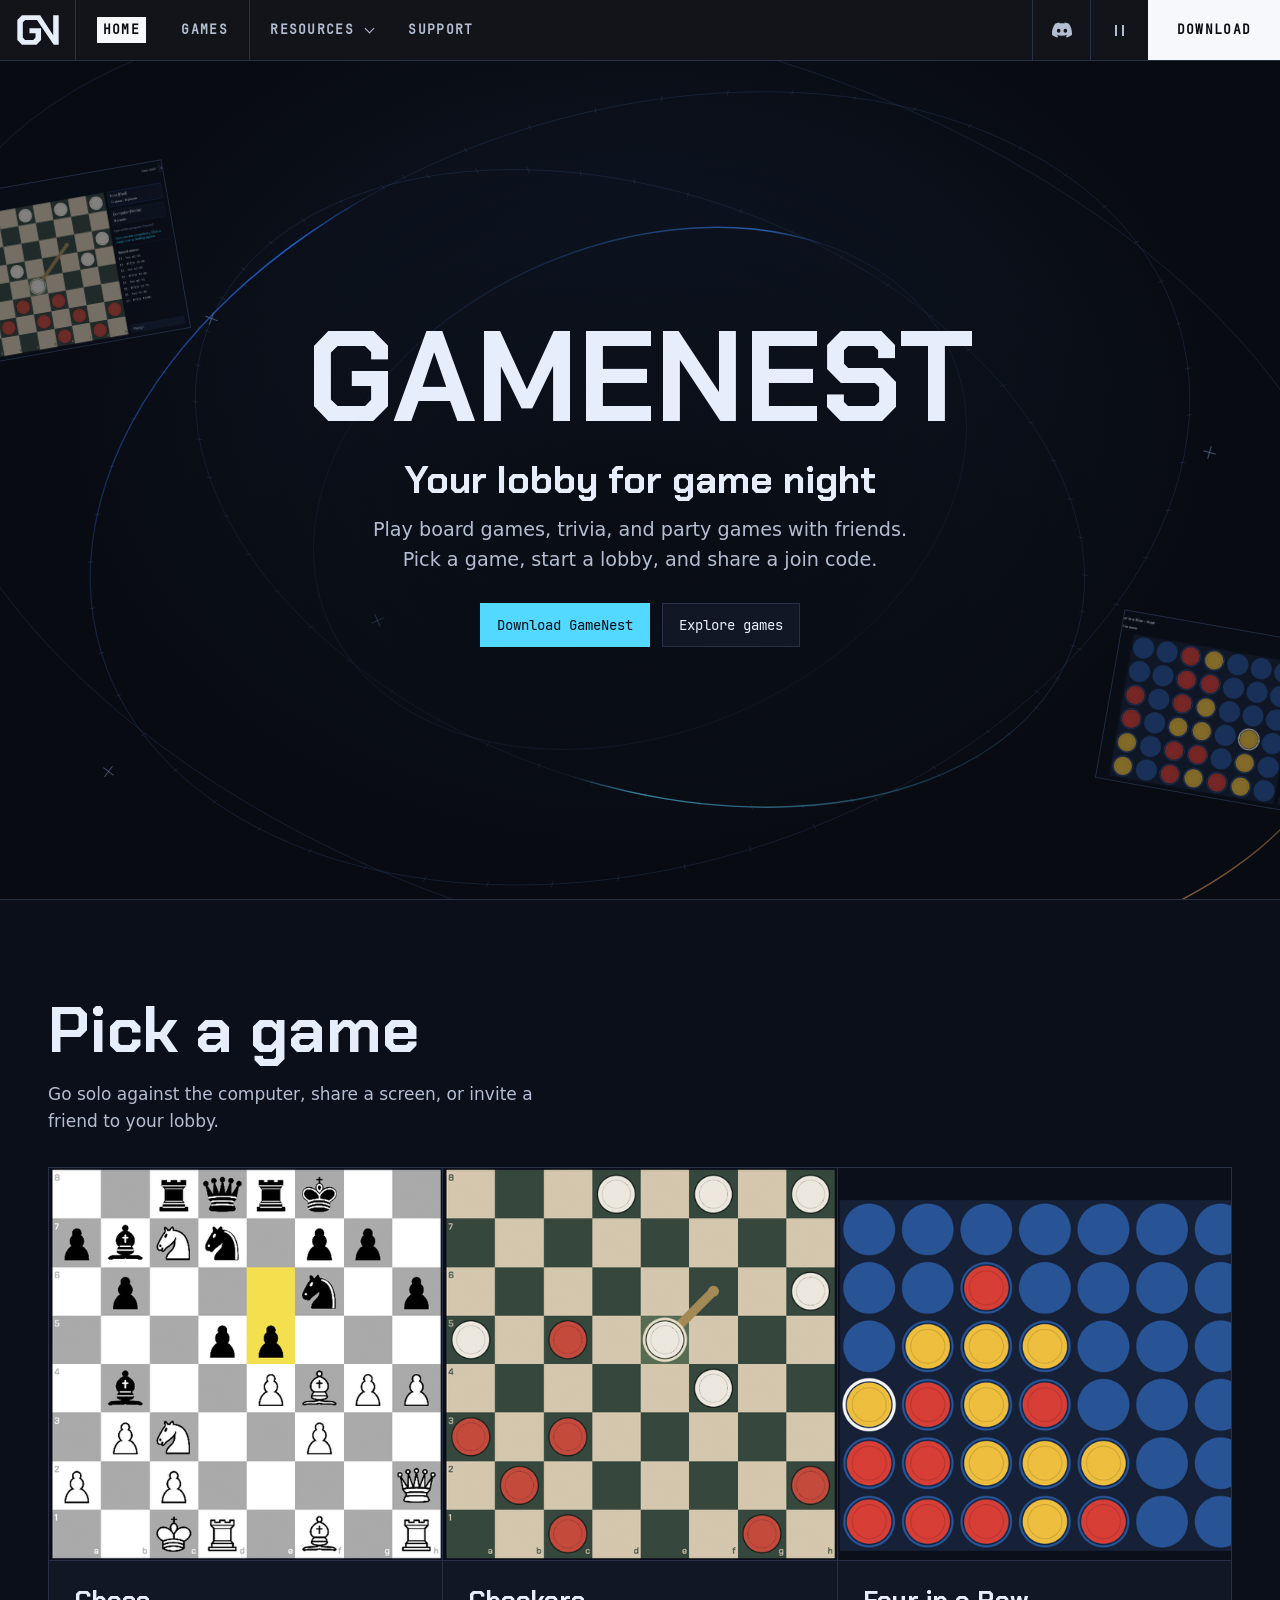
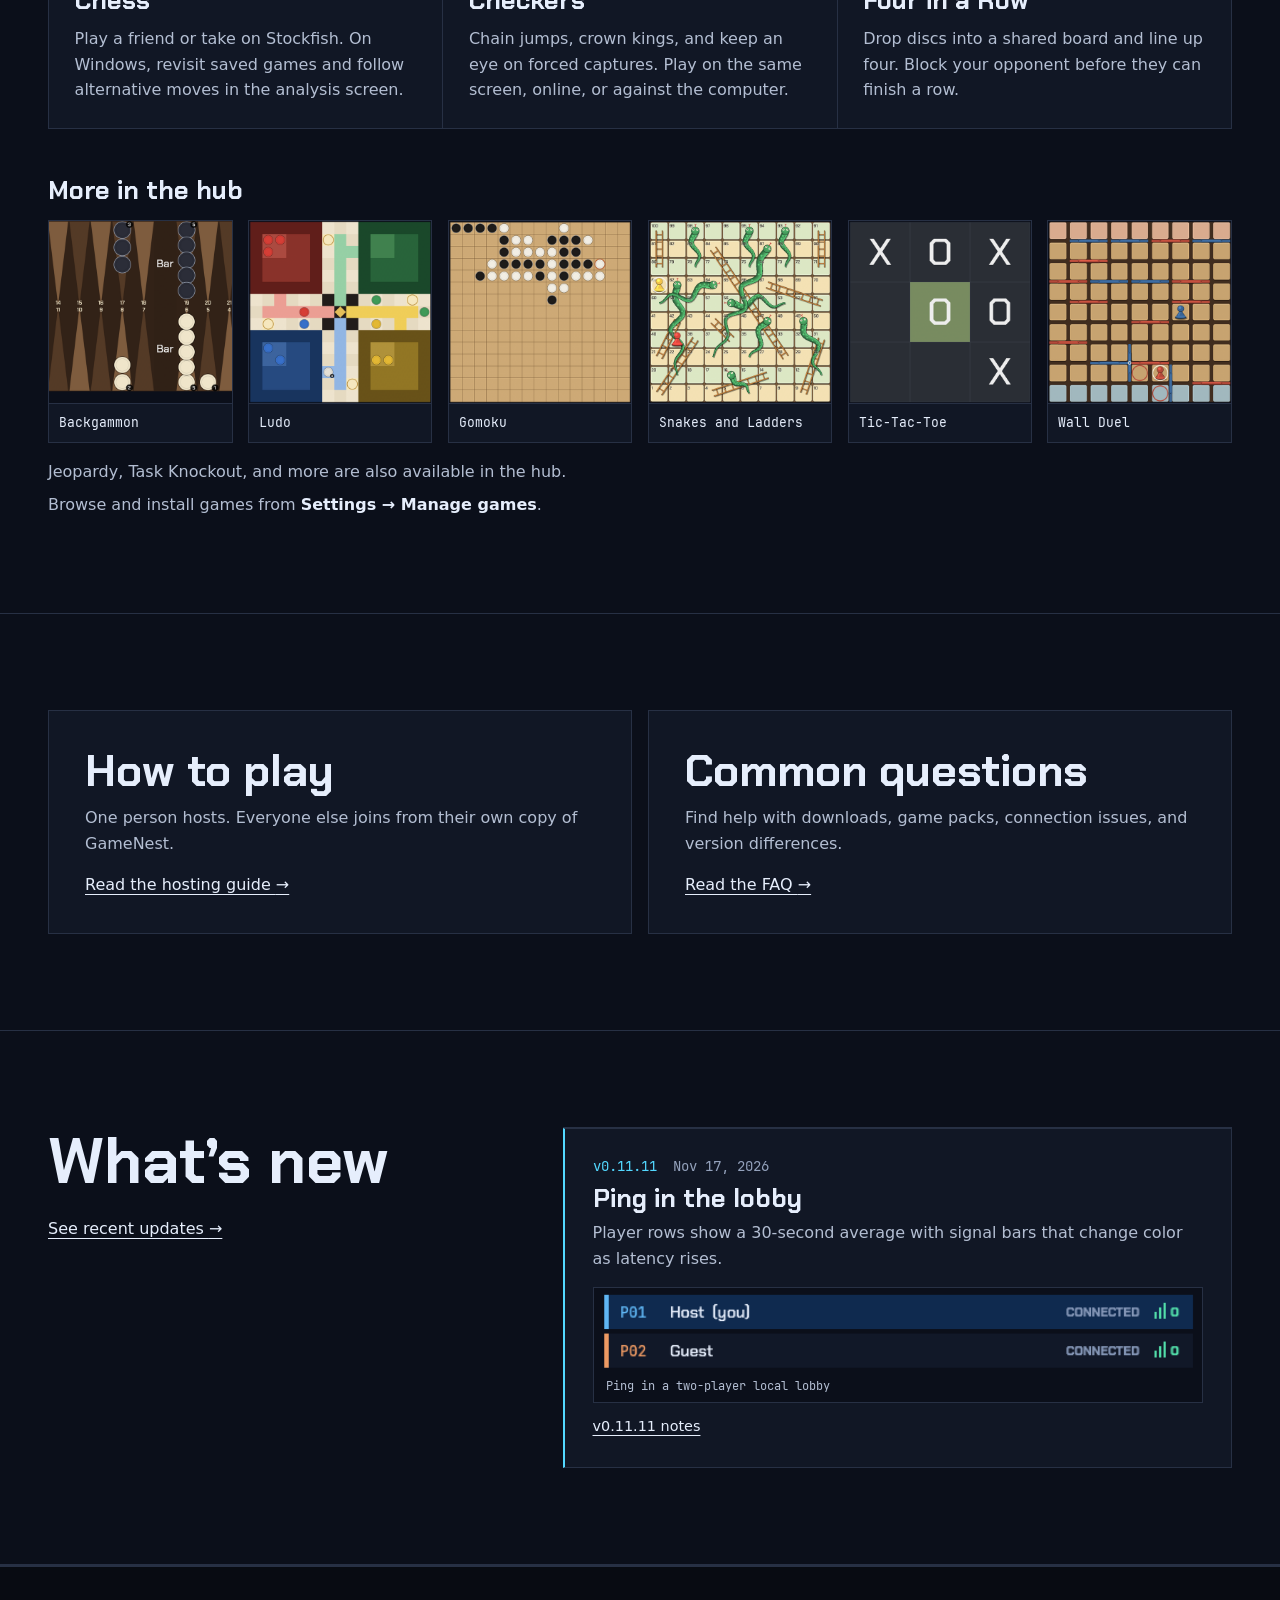
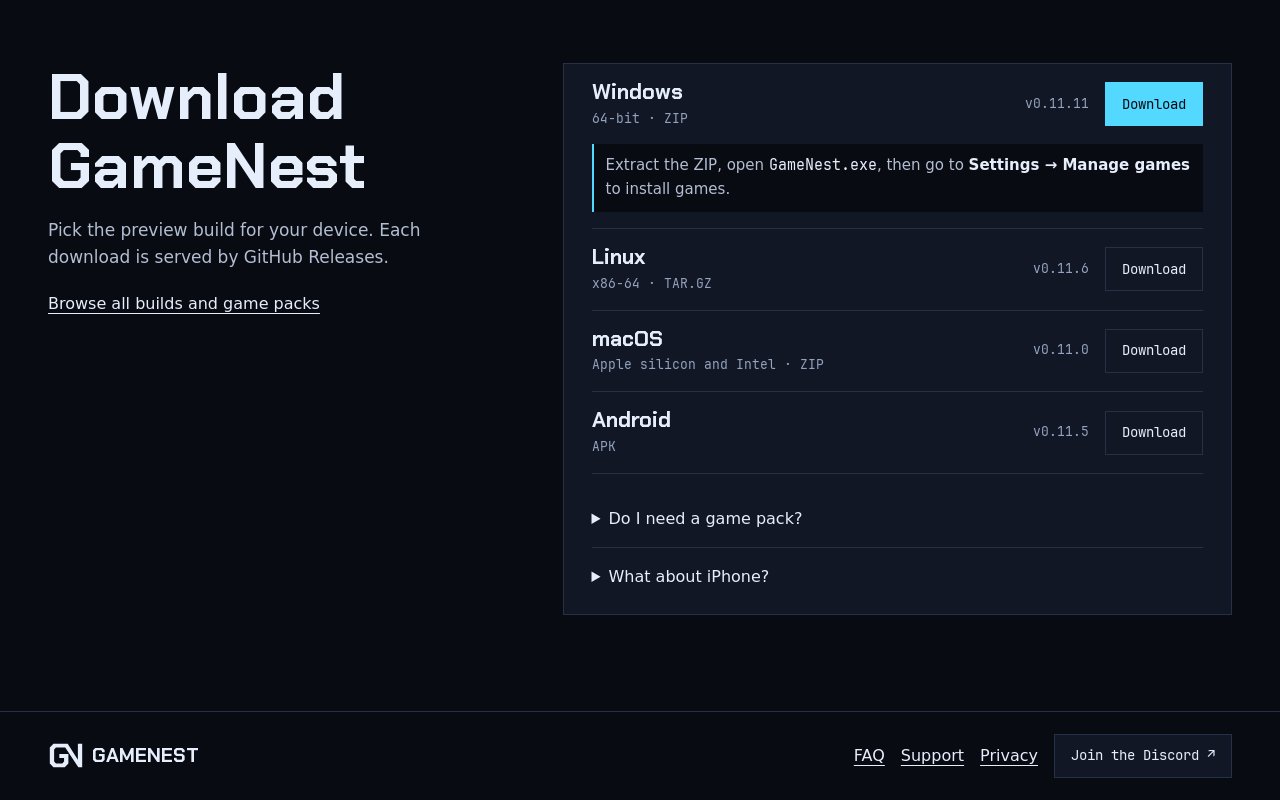
==== commit e09b8ccc: "Clarify the manual game-pack fallback and offline installs Describe the Windows ZIP as the fallback " ====
--- a/index.html
+++ b/index.html
@@ -225,8 +225,8 @@
           <div class="download-notes">
             <details>
               <summary>Do I need a game pack?</summary>
-              <p>On Windows, install games from <strong>Settings → Manage games</strong>; the game packs ZIP below is a fallback for when GitHub is unreachable. The current Linux (0.11.6) and macOS (0.11.0) releases cannot load that catalog, so install from their game packs ZIPs. Android ships its games inside the app.</p>
-              <p>Hosts of board games need the game installed. For Practice Range, each player installs a copy of the game. This was checked against the shipped Linux and macOS builds, not a running client.</p>
+              <p>On Windows, install games from <strong>Settings → Manage games</strong>. If that catalog cannot load, the Windows game packs ZIP below is a manual fallback. The current Linux (0.11.6) and macOS (0.11.0) releases cannot load that catalog at all, so install from their game packs ZIPs. Android ships its games inside the app. Offline installation needs a copy of the ZIP you downloaded earlier.</p>
+              <p>Hosts of board games need the game installed. For Practice Range, each player installs a copy of the game.</p>
               <a class="text-link" href="https://github.com/nexicv/GameNest-releases/releases/download/v0.11.11/GameNest-v0.11.11-games.zip">Windows game packs ZIP</a>
               <a class="text-link" href="https://github.com/nexicv/GameNest-releases/releases/download/v0.11.6/GameNest-v0.11.6-linux-x86_64-games.zip">Linux game packs ZIP: extract beside the GameNest program</a>
               <a class="text-link" href="https://github.com/nexicv/GameNest-releases/releases/download/v0.11.0/GameNest-v0.11.0-macos-games.zip">macOS game packs ZIP: extract into ~/Library/Application Support/GameNest</a>
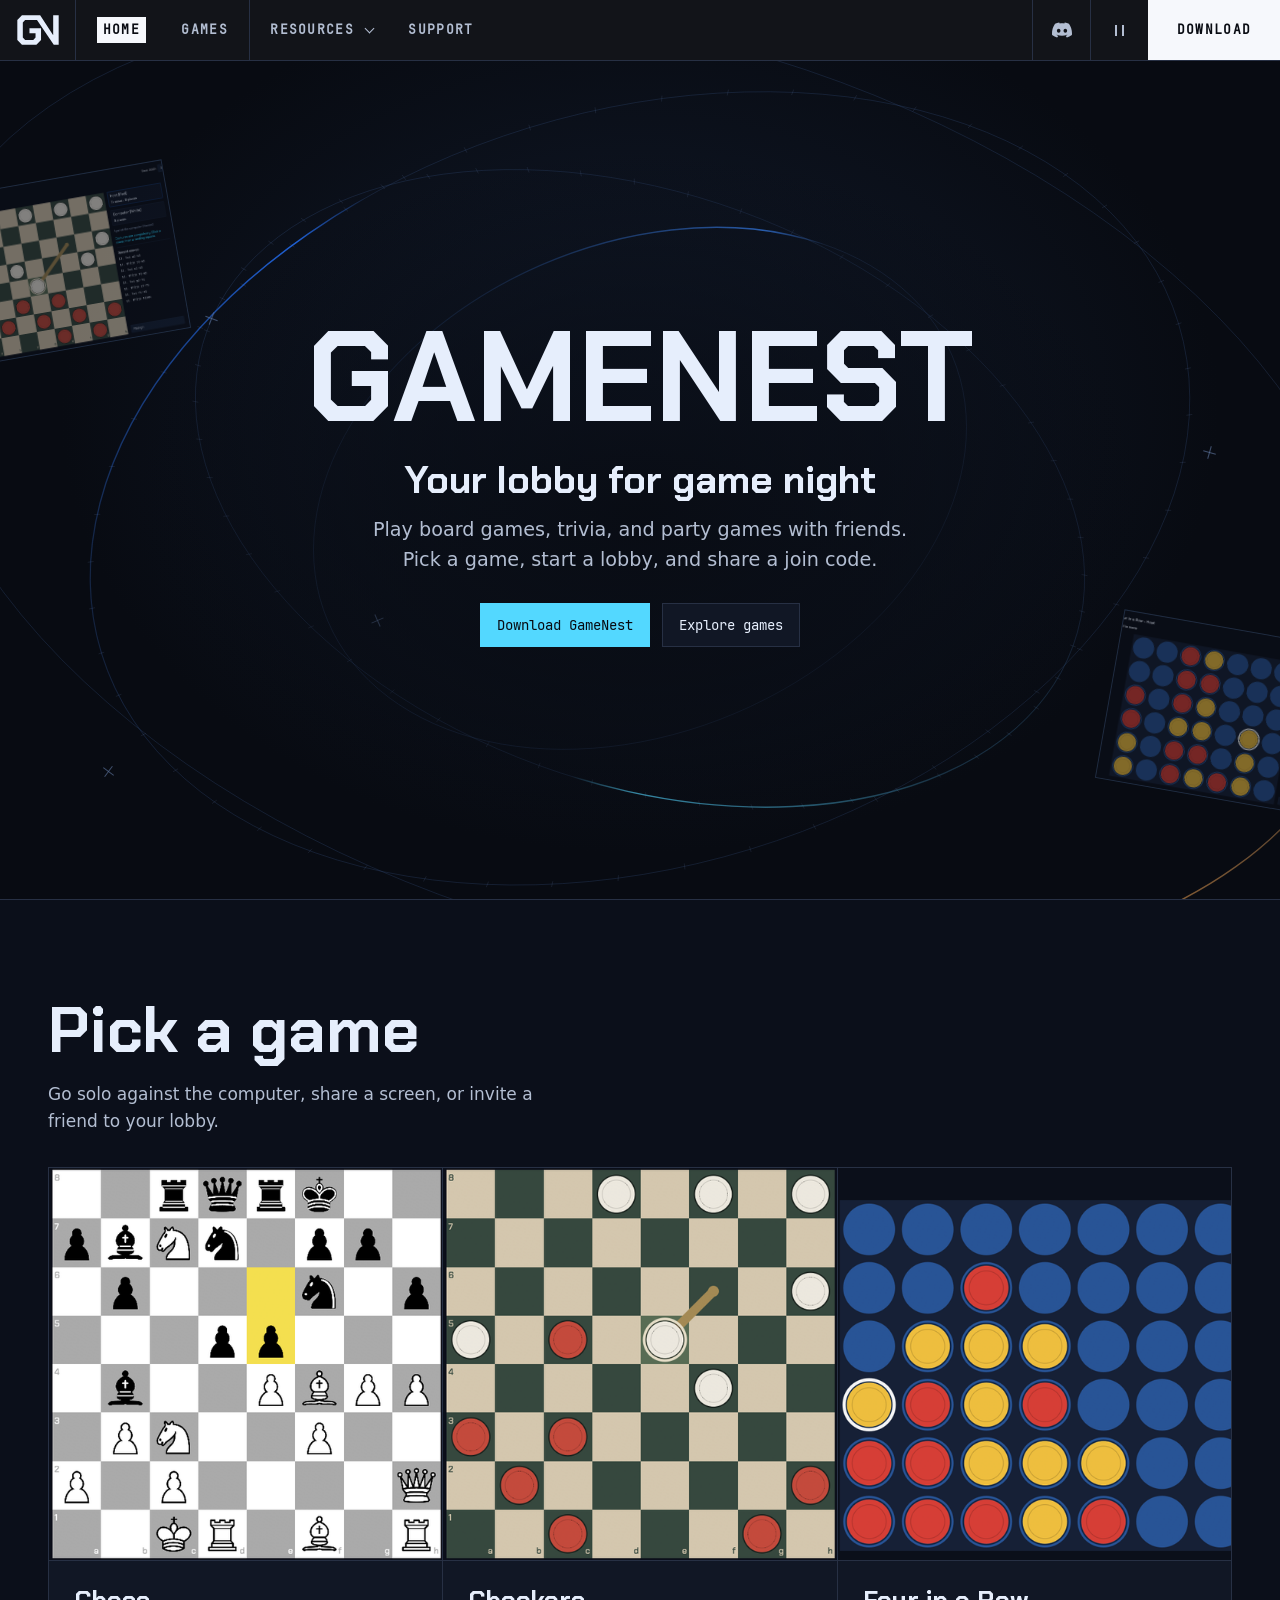
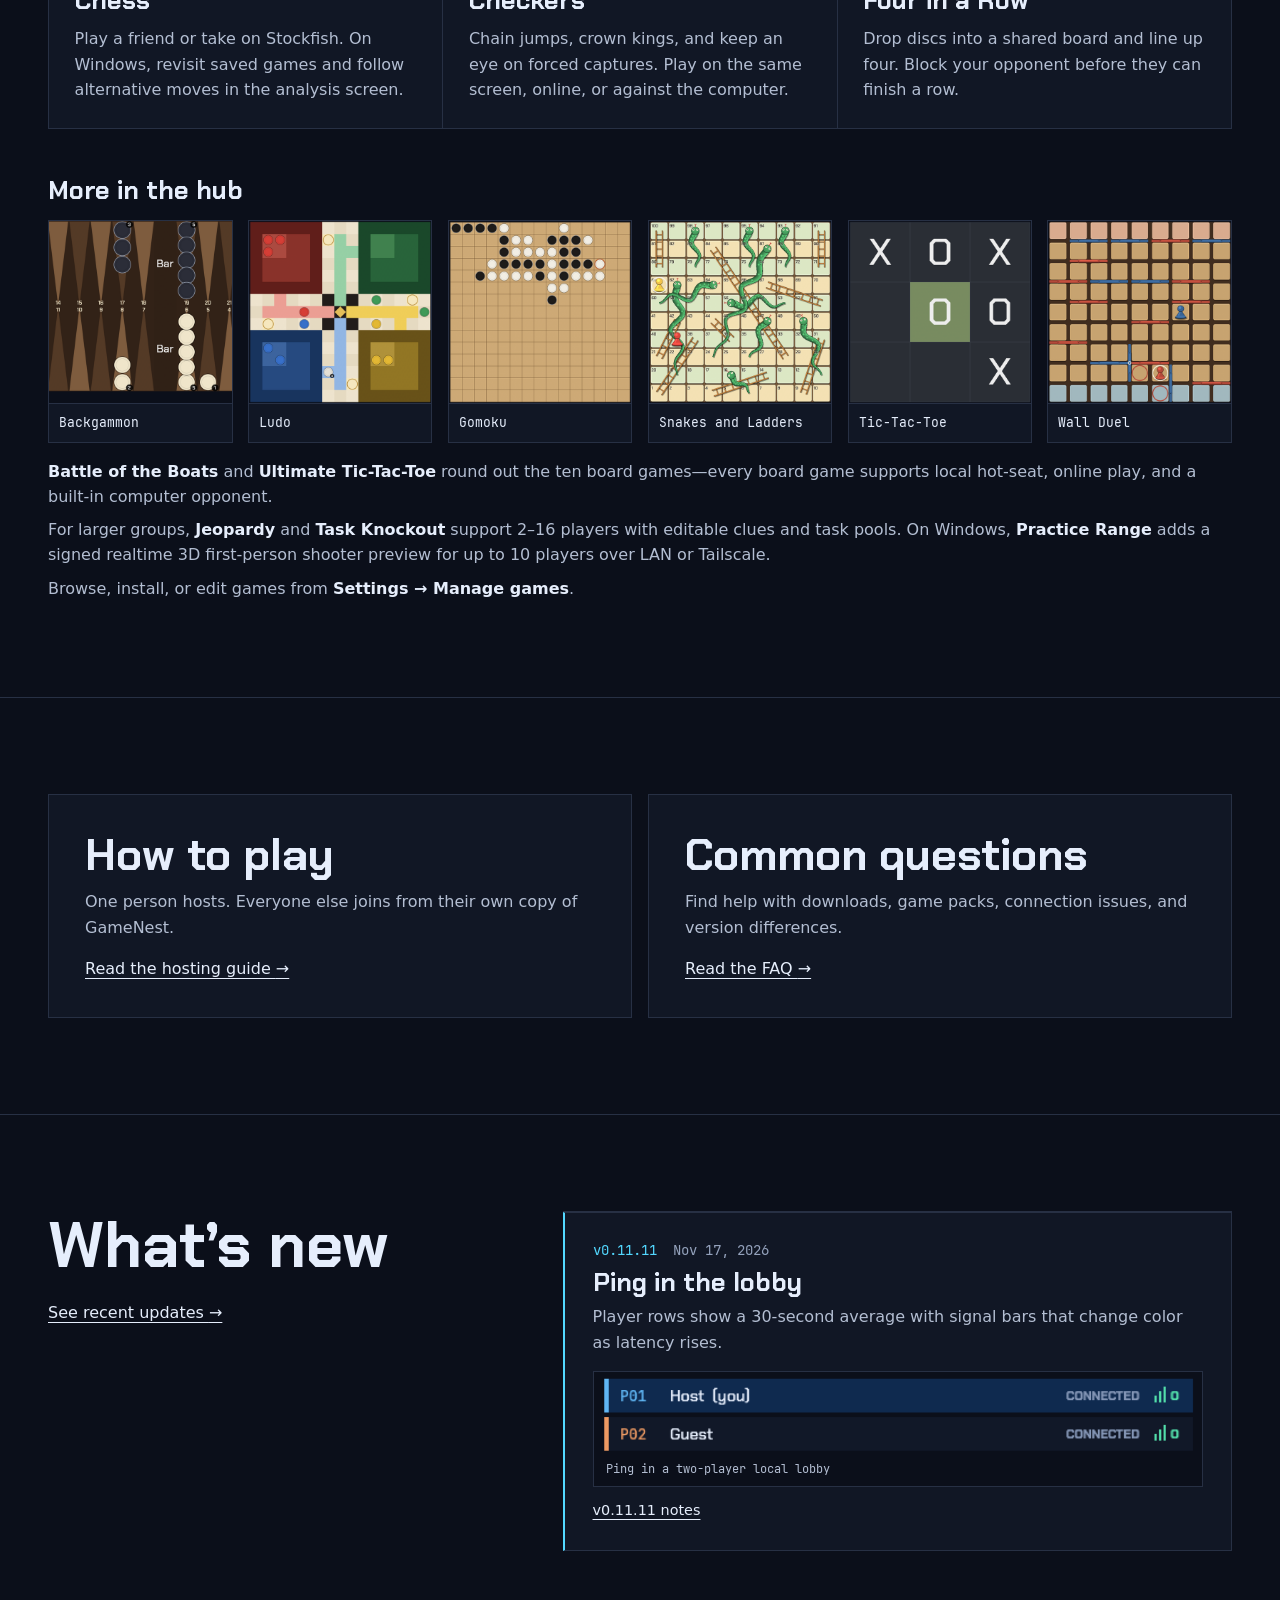
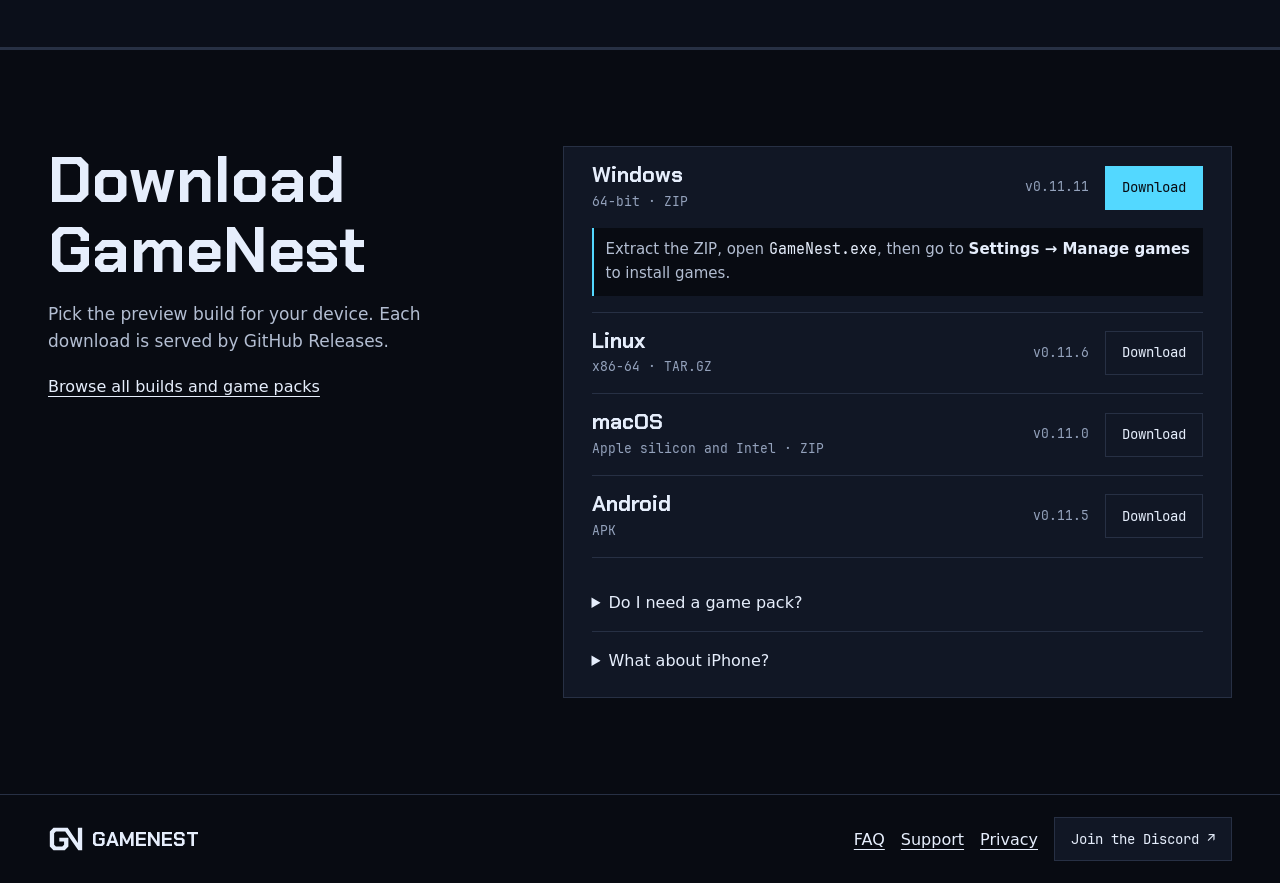
==== commit e2e84b99: "Add full game lineup, platform prerequisites, editor, Stockfish, and uninstall notes" ====
--- a/index.html
+++ b/index.html
@@ -148,8 +148,9 @@
             <li><img src="assets/wall-duel-cover.png" width="512" height="512" alt="" loading="lazy"><span>Wall Duel</span></li>
           </ul>
           <div>
-            <p>Jeopardy, Task Knockout, and more are also available in the hub.</p>
-            <p>Browse and install games from <strong>Settings → Manage games</strong>.</p>
+            <p><strong>Battle of the Boats</strong> and <strong>Ultimate Tic-Tac-Toe</strong> round out the ten board games—every board game supports local hot-seat, online play, and a built-in computer opponent.</p>
+            <p>For larger groups, <strong>Jeopardy</strong> and <strong>Task Knockout</strong> support 2–16 players with editable clues and task pools. On Windows, <strong>Practice Range</strong> adds a signed realtime 3D first-person shooter preview for up to 10 players over LAN or Tailscale.</p>
+            <p>Browse, install, or edit games from <strong>Settings → Manage games</strong>.</p>
           </div>
         </div>
       </div>
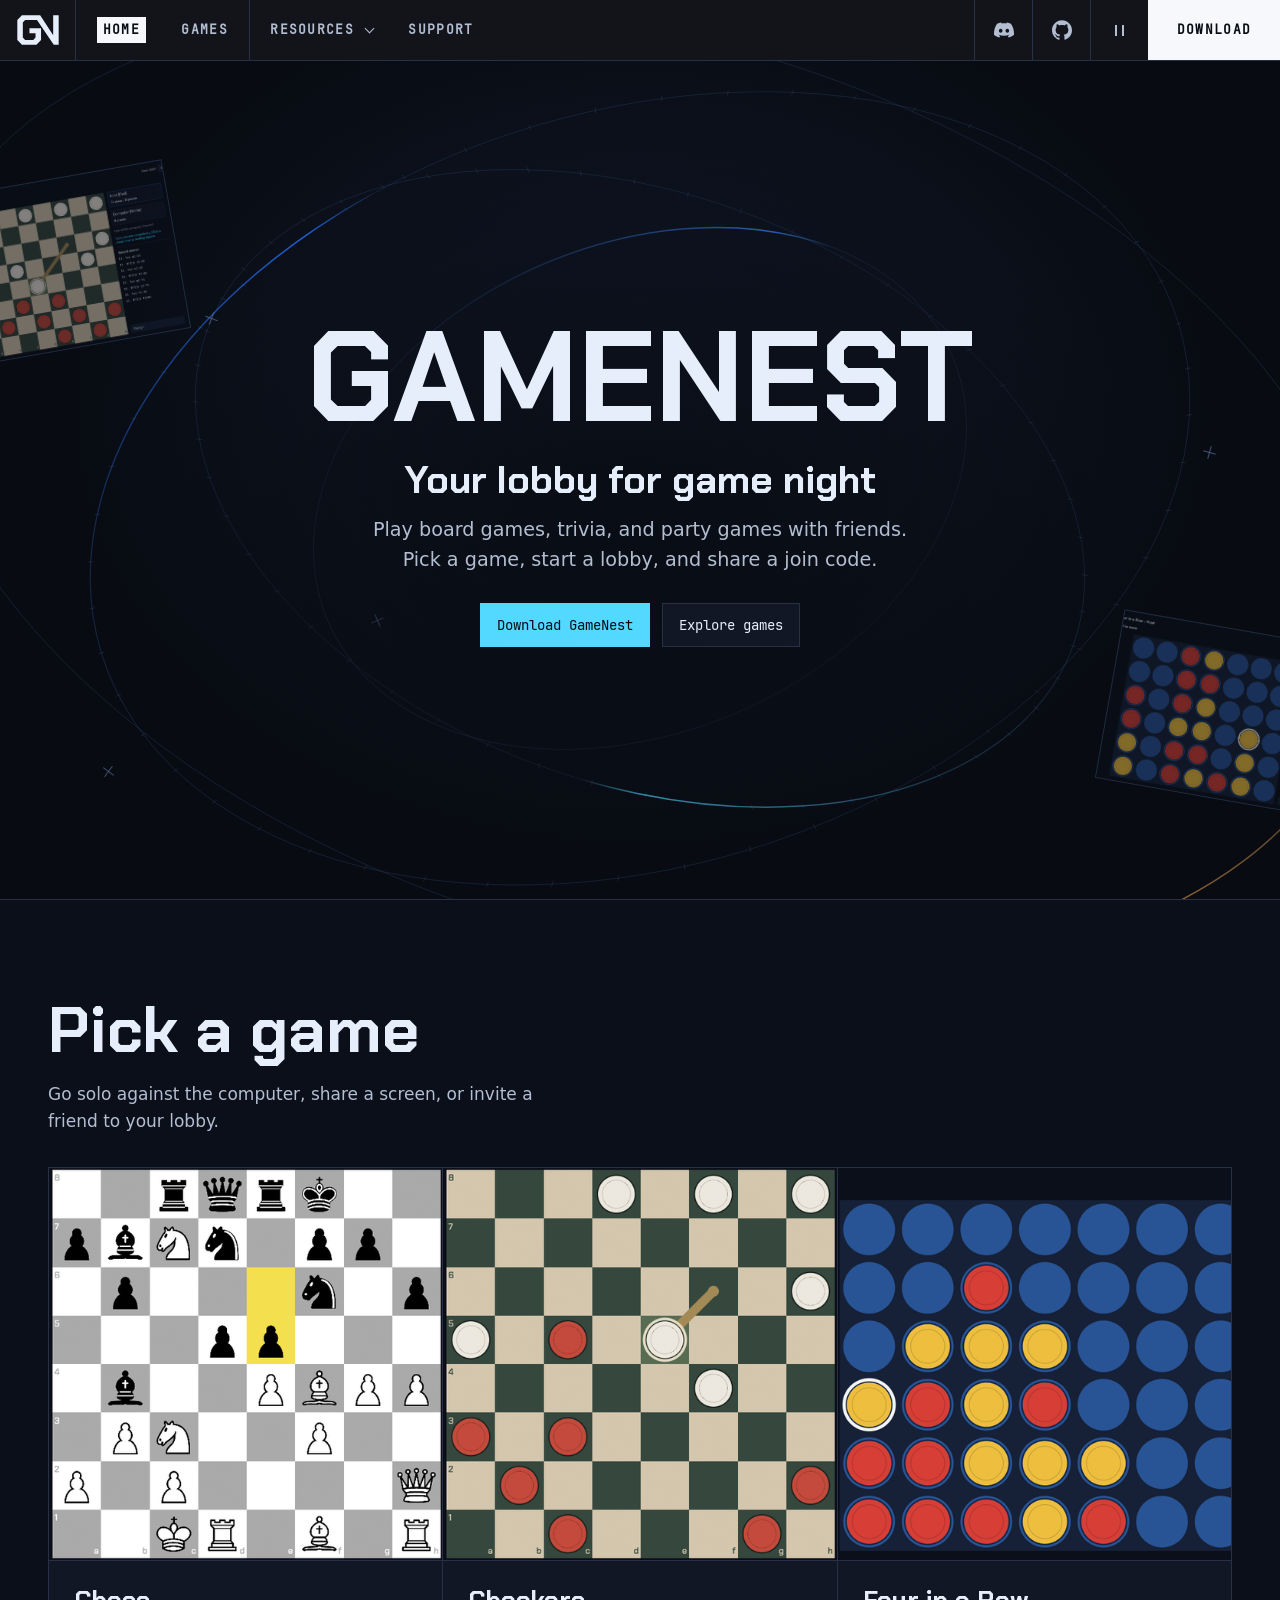
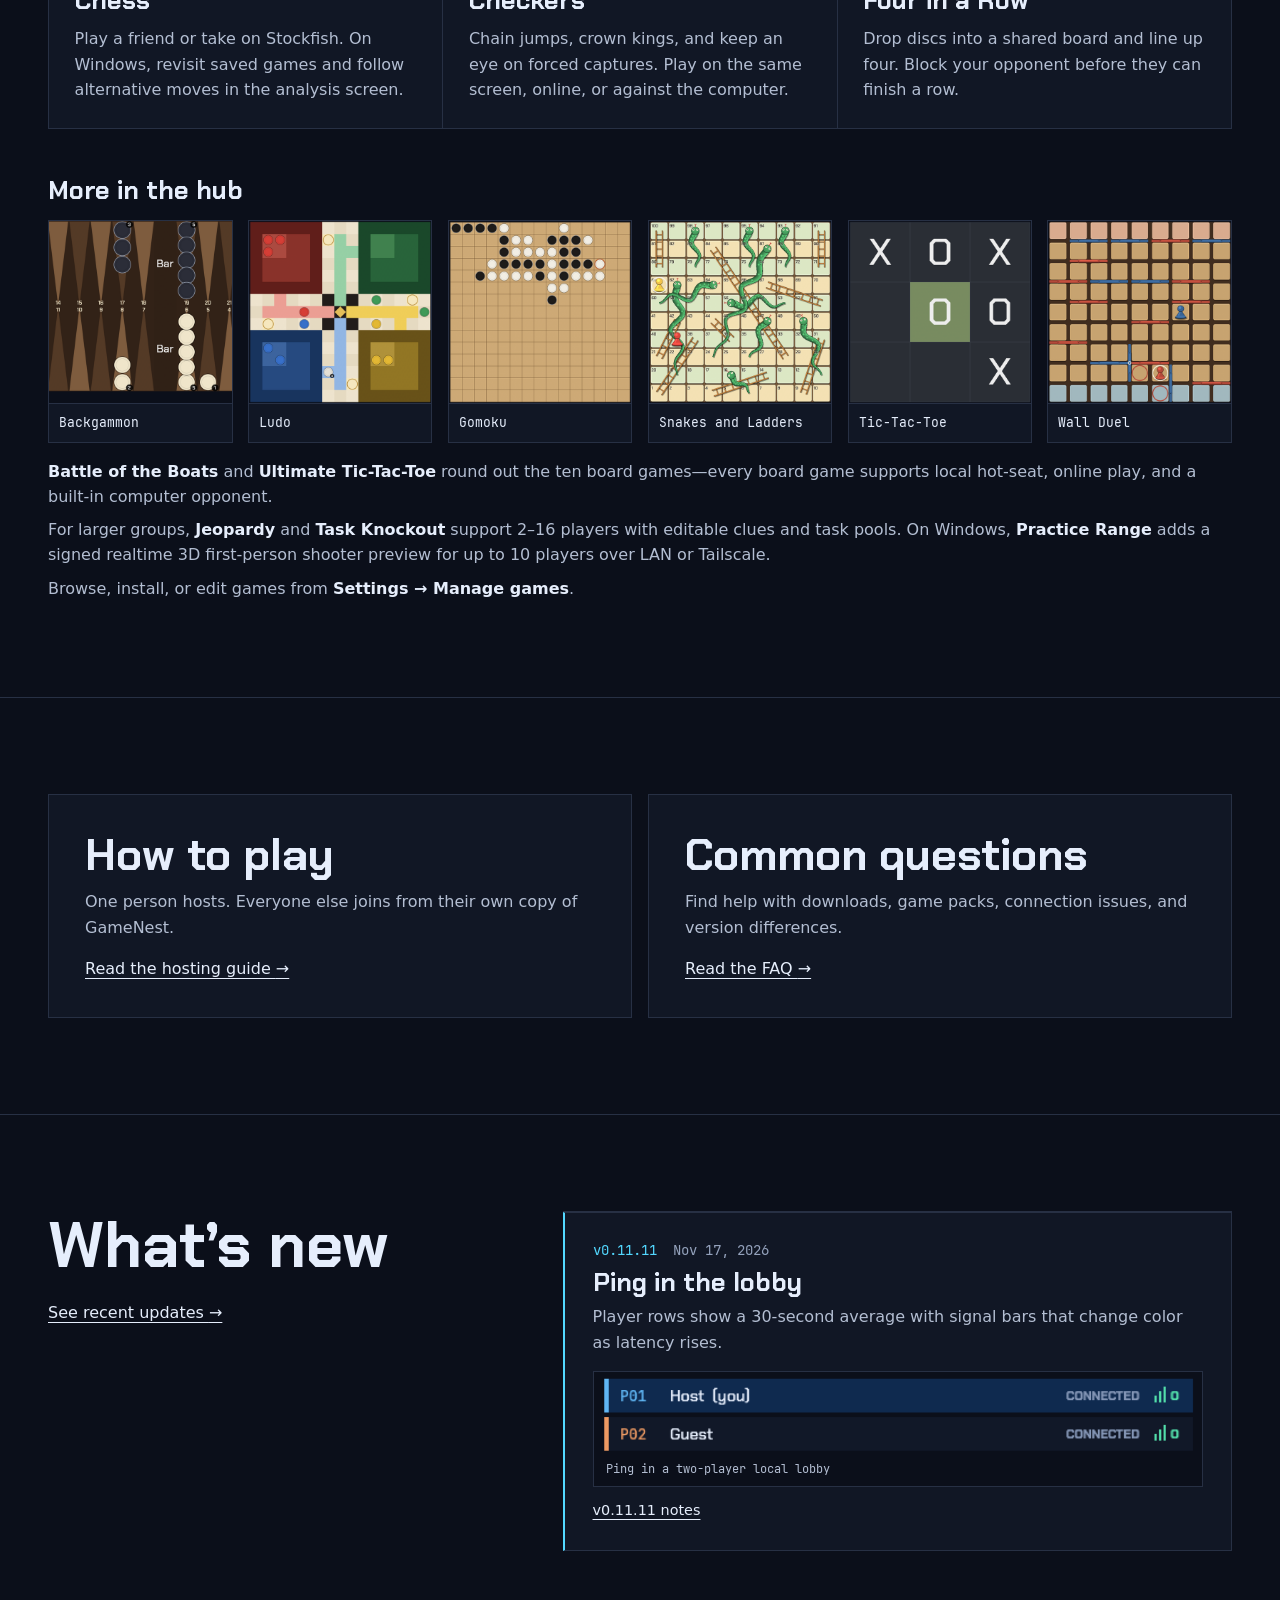
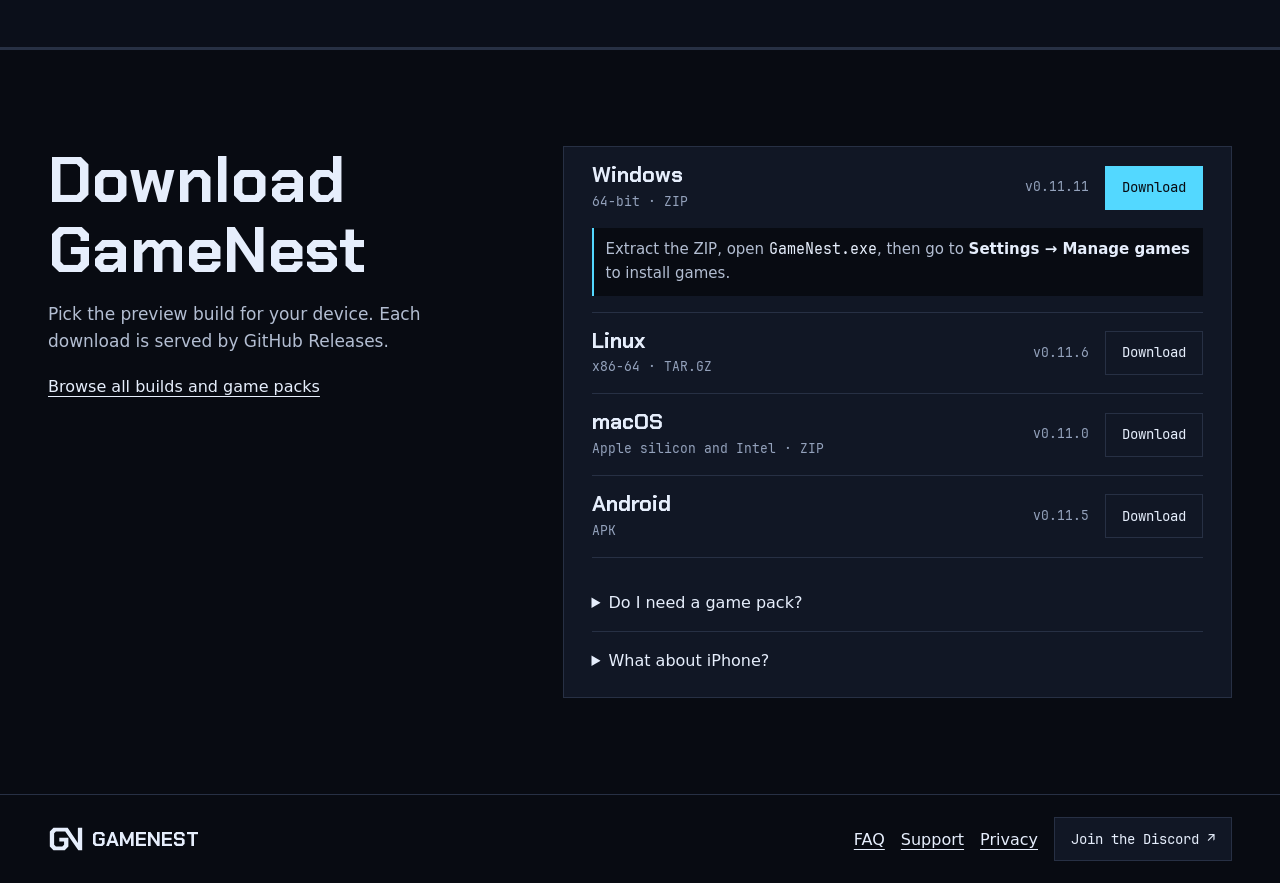
==== commit 628a28d4: "Add GitHub releases header icon and blend boot backdrop" ====
--- a/index.html
+++ b/index.html
@@ -21,7 +21,7 @@
   <meta name="twitter:card" content="summary_large_image">
   <link rel="icon" href="assets/gamenest-gn.svg" type="image/svg+xml">
   <link rel="preload" href="assets/ChakraPetch-Bold.ttf" as="font" type="font/ttf" crossorigin>
-  <link rel="stylesheet" href="site.css?v=support">
+  <link rel="stylesheet" href="site.css?v=header-github">
   <script>
     if (!matchMedia("(prefers-reduced-motion: reduce)").matches) {
       document.documentElement.classList.add("booting", "boot-letter-build");
@@ -71,6 +71,11 @@
             <path d="M20.317 4.3698a19.7913 19.7913 0 00-4.8851-1.5152.0741.0741 0 00-.0785.0371c-.211.3753-.4447.8648-.6083 1.2495-1.8447-.2762-3.68-.2762-5.4868 0-.1636-.3933-.4058-.8742-.6177-1.2495a.077.077 0 00-.0785-.037 19.7363 19.7363 0 00-4.8852 1.515.0699.0699 0 00-.0321.0277C.5334 9.0458-.319 13.5799.0992 18.0578a.0824.0824 0 00.0312.0561c2.0528 1.5076 4.0413 2.4228 5.9929 3.0294a.0777.0777 0 00.0842-.0276c.4616-.6304.8731-1.2952 1.226-1.9942a.076.076 0 00-.0416-.1057c-.6528-.2476-1.2743-.5495-1.8722-.8923a.077.077 0 01-.0076-.1277c.1258-.0943.2517-.1923.3718-.2914a.0743.0743 0 01.0776-.0105c3.9278 1.7933 8.18 1.7933 12.0614 0a.0739.0739 0 01.0785.0095c.1202.099.246.1981.3728.2924a.077.077 0 01-.0066.1276 12.2986 12.2986 0 01-1.873.8914.0766.0766 0 00-.0407.1067c.3604.698.7719 1.3628 1.225 1.9932a.076.076 0 00.0842.0286c1.961-.6067 3.9495-1.5219 6.0023-3.0294a.077.077 0 00.0313-.0552c.5004-5.177-.8382-9.6739-3.5485-13.6604a.061.061 0 00-.0312-.0286zM8.02 15.3312c-1.1825 0-2.1569-1.0857-2.1569-2.419 0-1.3332.9555-2.4189 2.157-2.4189 1.2108 0 2.1757 1.0952 2.1568 2.419 0 1.3332-.9555 2.4189-2.1569 2.4189zm7.9748 0c-1.1825 0-2.1569-1.0857-2.1569-2.419 0-1.3332.9554-2.4189 2.1569-2.4189 1.2107 0 2.1757 1.0952 2.1568 2.419 0 1.3332-.946 2.4189-2.1568 2.4189Z"/>
           </svg>
         </a>
+        <a class="nav-github" href="https://github.com/nexicv/GameNest-releases" aria-label="GameNest releases on GitHub">
+          <svg aria-hidden="true" viewBox="0 0 24 24" width="20" height="20" fill="currentColor">
+            <path d="M12 .297c-6.63 0-12 5.373-12 12 0 5.303 3.438 9.8 8.205 11.385.6.113.82-.258.82-.577 0-.285-.01-1.04-.015-2.04-3.338.724-4.042-1.61-4.042-1.61C4.422 18.07 3.633 17.7 3.633 17.7c-1.087-.744.084-.729.084-.729 1.205.084 1.838 1.236 1.838 1.236 1.07 1.835 2.809 1.305 3.495.998.108-.776.417-1.305.76-1.605-2.665-.3-5.466-1.332-5.466-5.93 0-1.31.465-2.38 1.235-3.22-.135-.303-.54-1.523.105-3.176 0 0 1.005-.322 3.3 1.23.96-.267 1.98-.399 3-.405 1.02.006 2.04.138 3 .405 2.28-1.552 3.285-1.23 3.285-1.23.645 1.653.24 2.873.12 3.176.765.84 1.23 1.91 1.23 3.22 0 4.61-2.805 5.625-5.475 5.92.42.36.81 1.096.81 2.22 0 1.606-.015 2.896-.015 3.286 0 .315.21.69.825.57C20.565 22.092 24 17.592 24 12.297c0-6.627-5.373-12-12-12"/>
+          </svg>
+        </a>
         <button class="motion-toggle" type="button" aria-label="Pause background animation" aria-pressed="false" hidden>
           <span aria-hidden="true"></span>
         </button>
--- a/site.css
+++ b/site.css
@@ -98,8 +98,8 @@
   color: var(--deep);
   background: #f6f8fc;
 }
-.primary-nav :is(a, summary):hover, .nav-discord:hover, .motion-toggle:hover { color: var(--text); background: var(--raised); }
-.nav-discord, .bar .motion-toggle {
+.primary-nav :is(a, summary):hover, .nav-github:hover, .nav-discord:hover, .motion-toggle:hover { color: var(--text); background: var(--raised); }
+.nav-github, .nav-discord, .bar .motion-toggle {
   display: grid;
   min-width: 58px;
   place-items: center;
@@ -385,6 +385,7 @@
 
 .boot-defs { position: absolute; pointer-events: none; }
 #boot, .boot-word { display: none; }
+.booting, .booting body { background: var(--deep); }
 .booting #boot { position: fixed; z-index: 10; inset: 0; display: grid; place-items: center; }
 .booting.boot-away #boot {
   background: var(--deep);
@@ -436,7 +437,7 @@
   .nav-resources { border-left: 0; }
   .resource-links { inset-inline: auto 0; }
   .bar-actions { grid-area: 1 / 3; }
-  .nav-discord, .bar .motion-toggle { min-width: 44px; }
+  .nav-github, .nav-discord, .bar .motion-toggle { min-width: 44px; }
   .nav-download { min-width: 102px; }
   .hero { padding-block: 64px; }
   .field-tile { opacity: .35; }
@@ -454,6 +455,7 @@
   .platforms li div span { font-size: .72rem; }
 }
 @media (prefers-reduced-motion: reduce) {
+  .booting, .booting body { background: var(--base); }
   .booting #boot, .motion-toggle { display: none; }
   .booting :is(.masthead, .hero-details, .hero-field) { opacity: 1; }
   .booting :is(.masthead, .hero-details) { translate: none; }
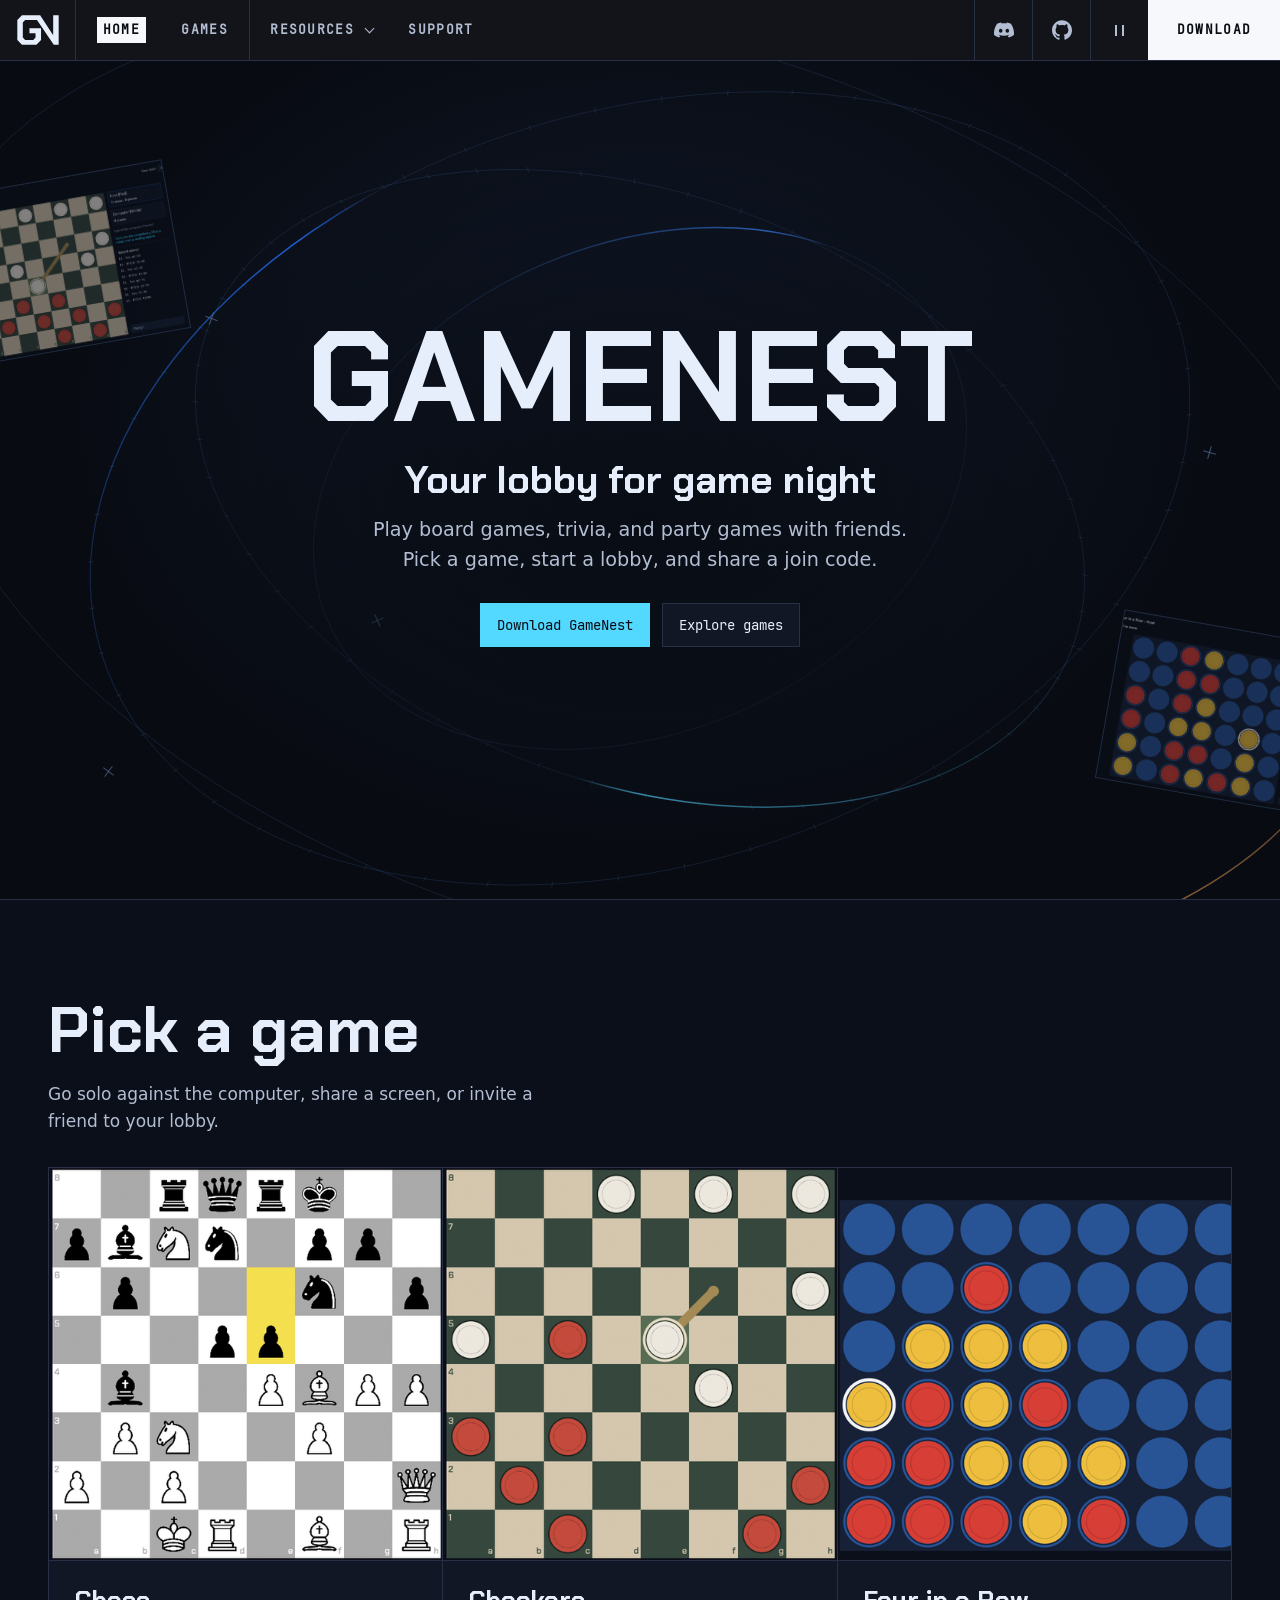
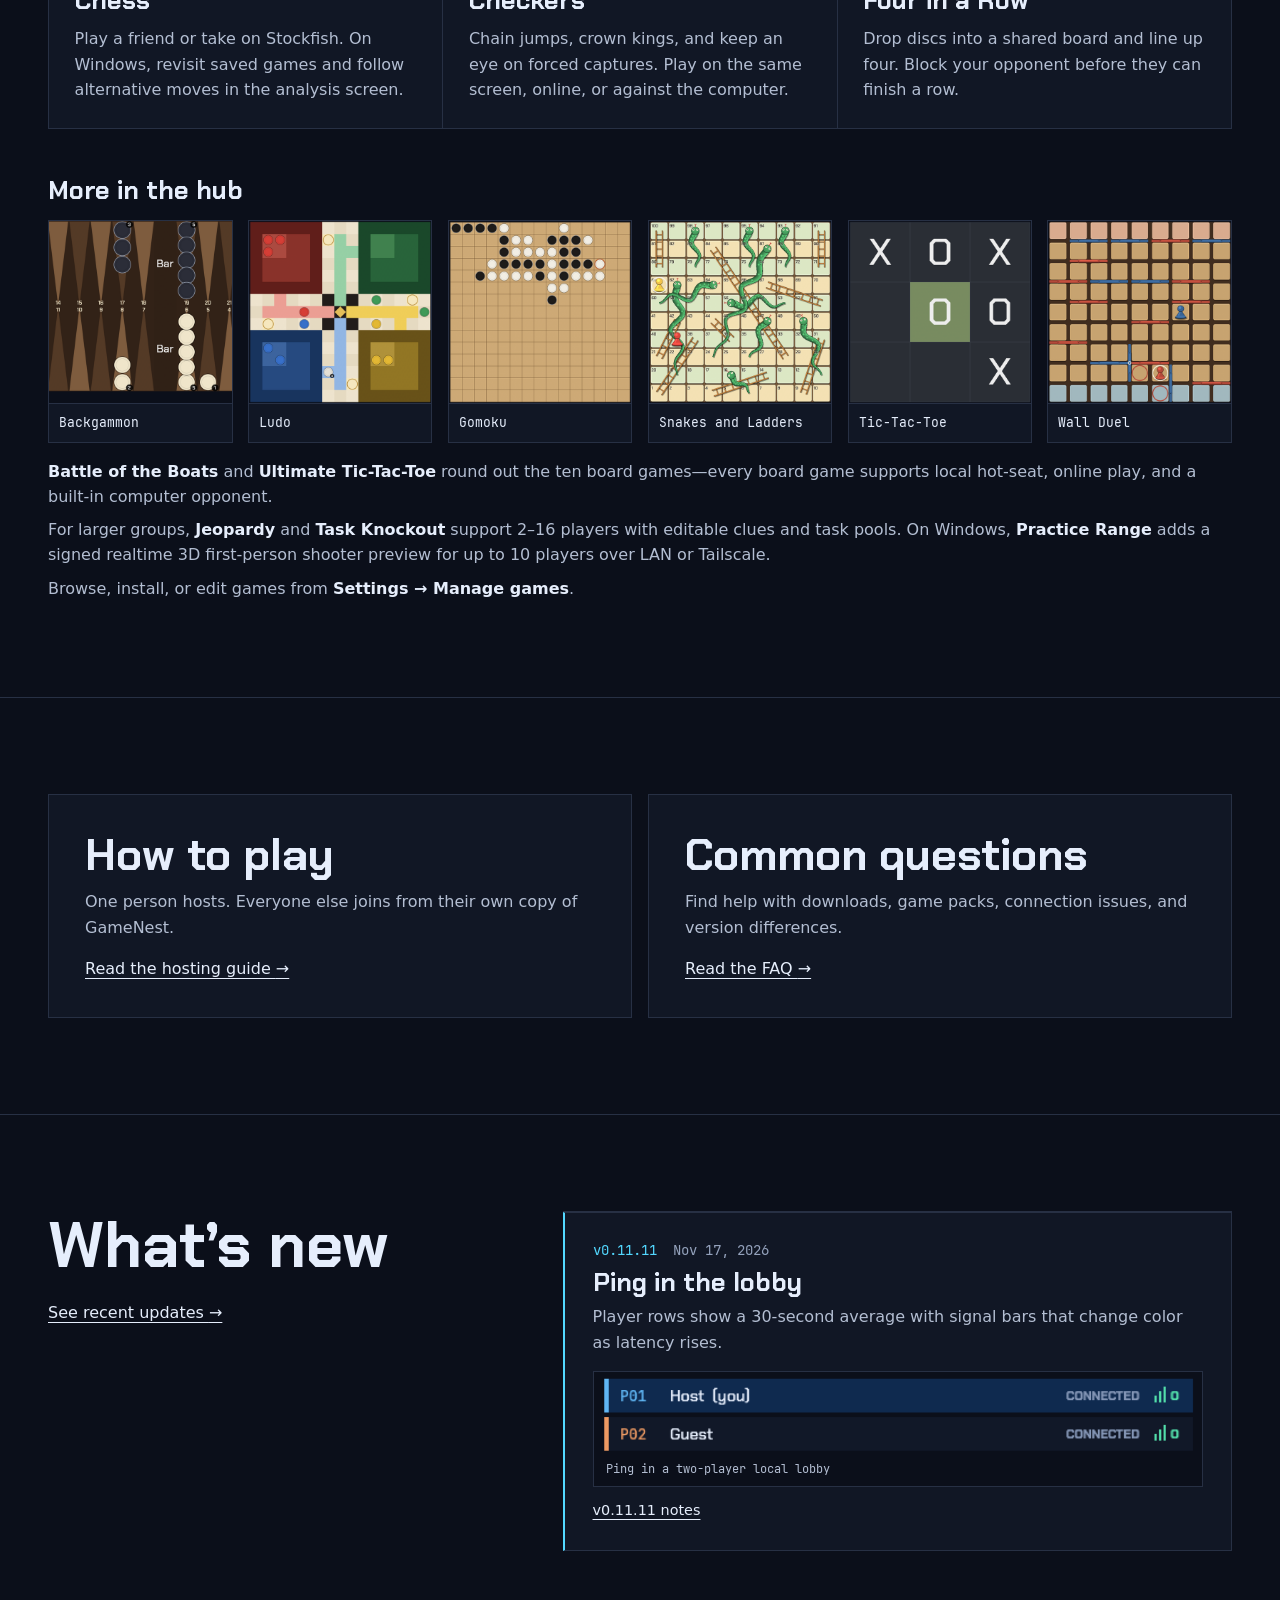
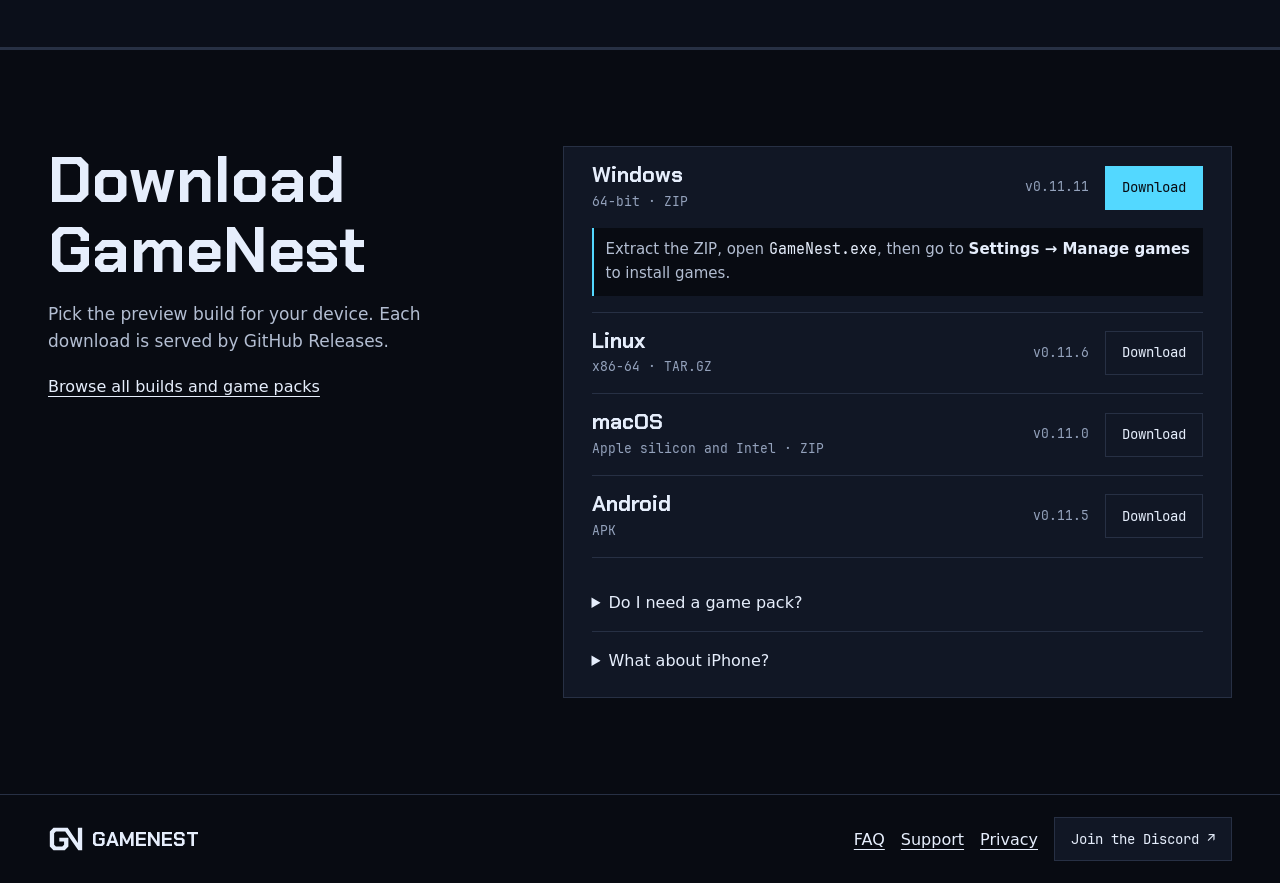
==== commit 2538eaa9: "site: move inline scripts to files for a strict CSP boot.js (landing boot-animation classes) and bas" ====
--- a/index.html
+++ b/index.html
@@ -22,14 +22,7 @@
   <link rel="icon" href="assets/gamenest-gn.svg" type="image/svg+xml">
   <link rel="preload" href="assets/ChakraPetch-Bold.ttf" as="font" type="font/ttf" crossorigin>
   <link rel="stylesheet" href="site.css?v=header-github">
-  <script>
-    if (!matchMedia("(prefers-reduced-motion: reduce)").matches) {
-      document.documentElement.classList.add("booting", "boot-letter-build");
-      if (location.hash && location.hash !== "#top") {
-        document.documentElement.classList.add("boot-away");
-      }
-    }
-  </script>
+  <script src="boot.js"></script>
   <script src="navigation.js" defer></script>
   <script src="site.js?v=resource-pages" defer></script>
   <script src="preview.js" defer></script>
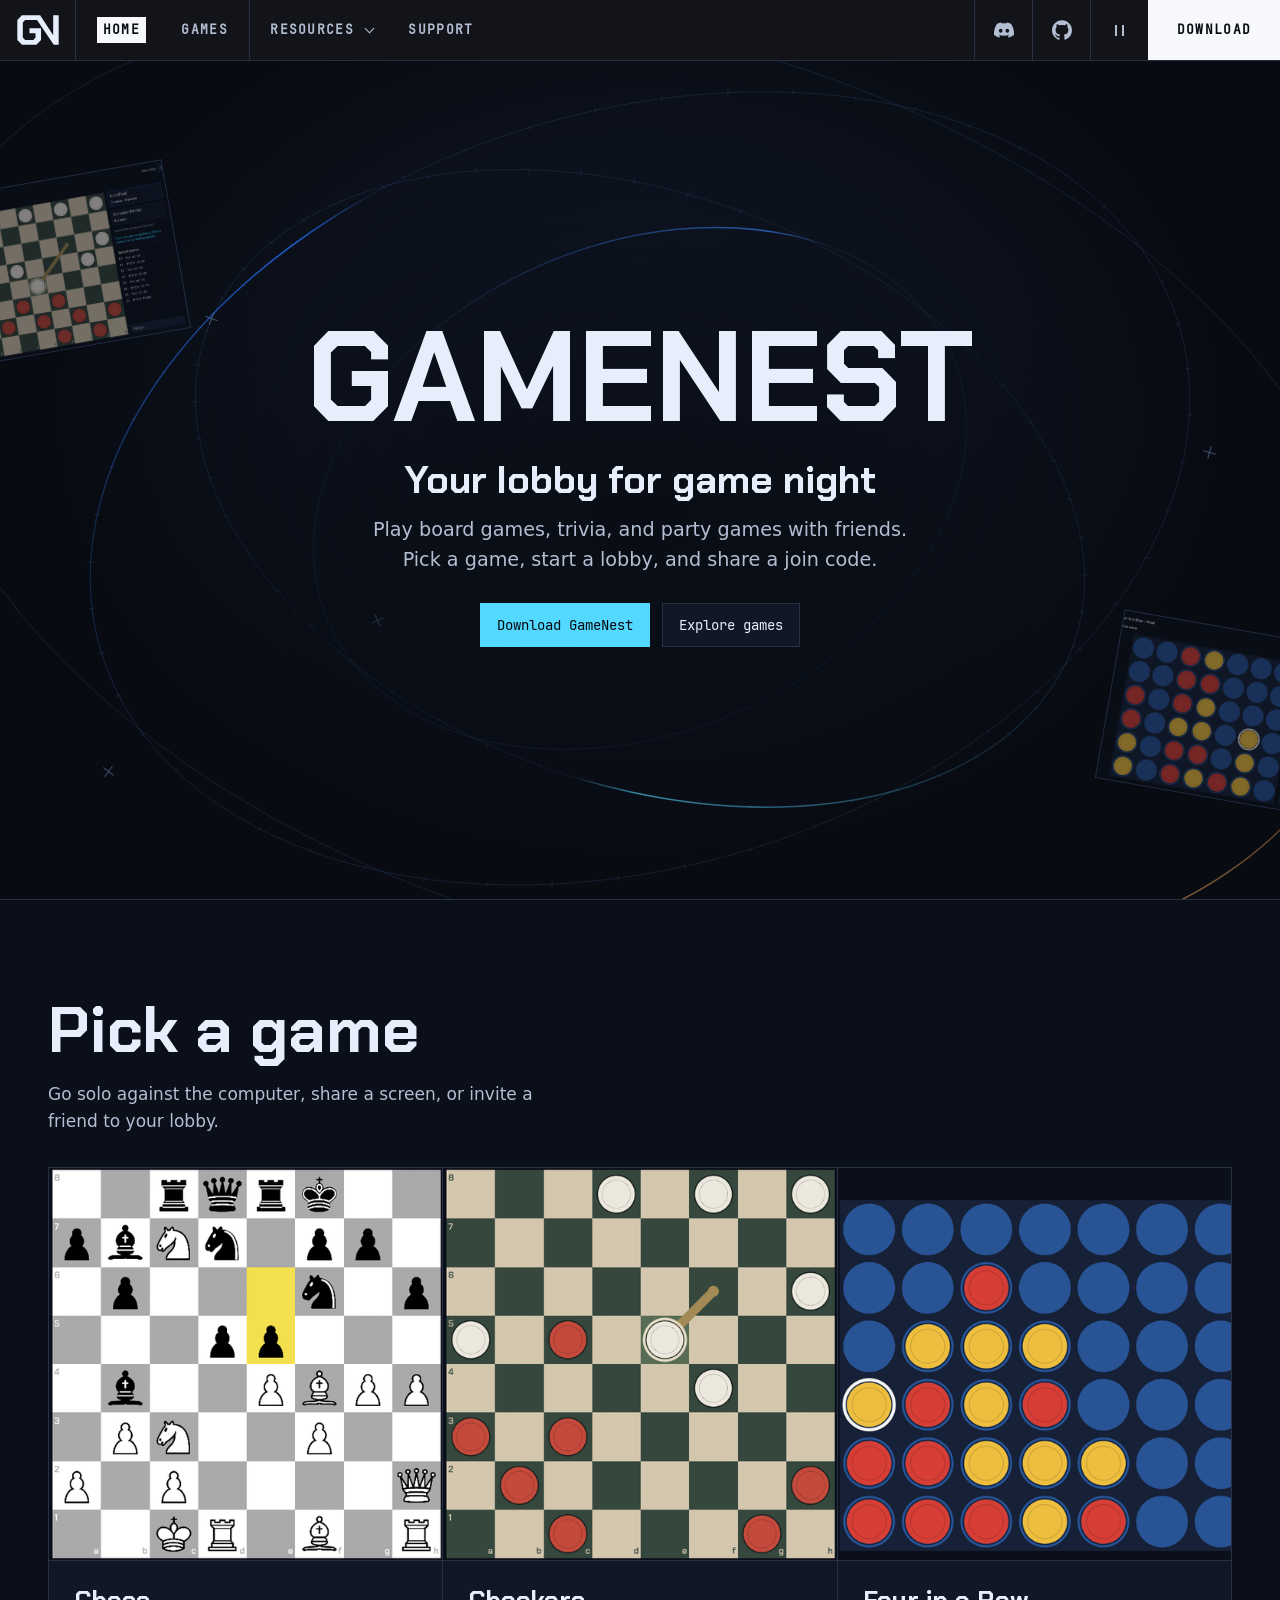
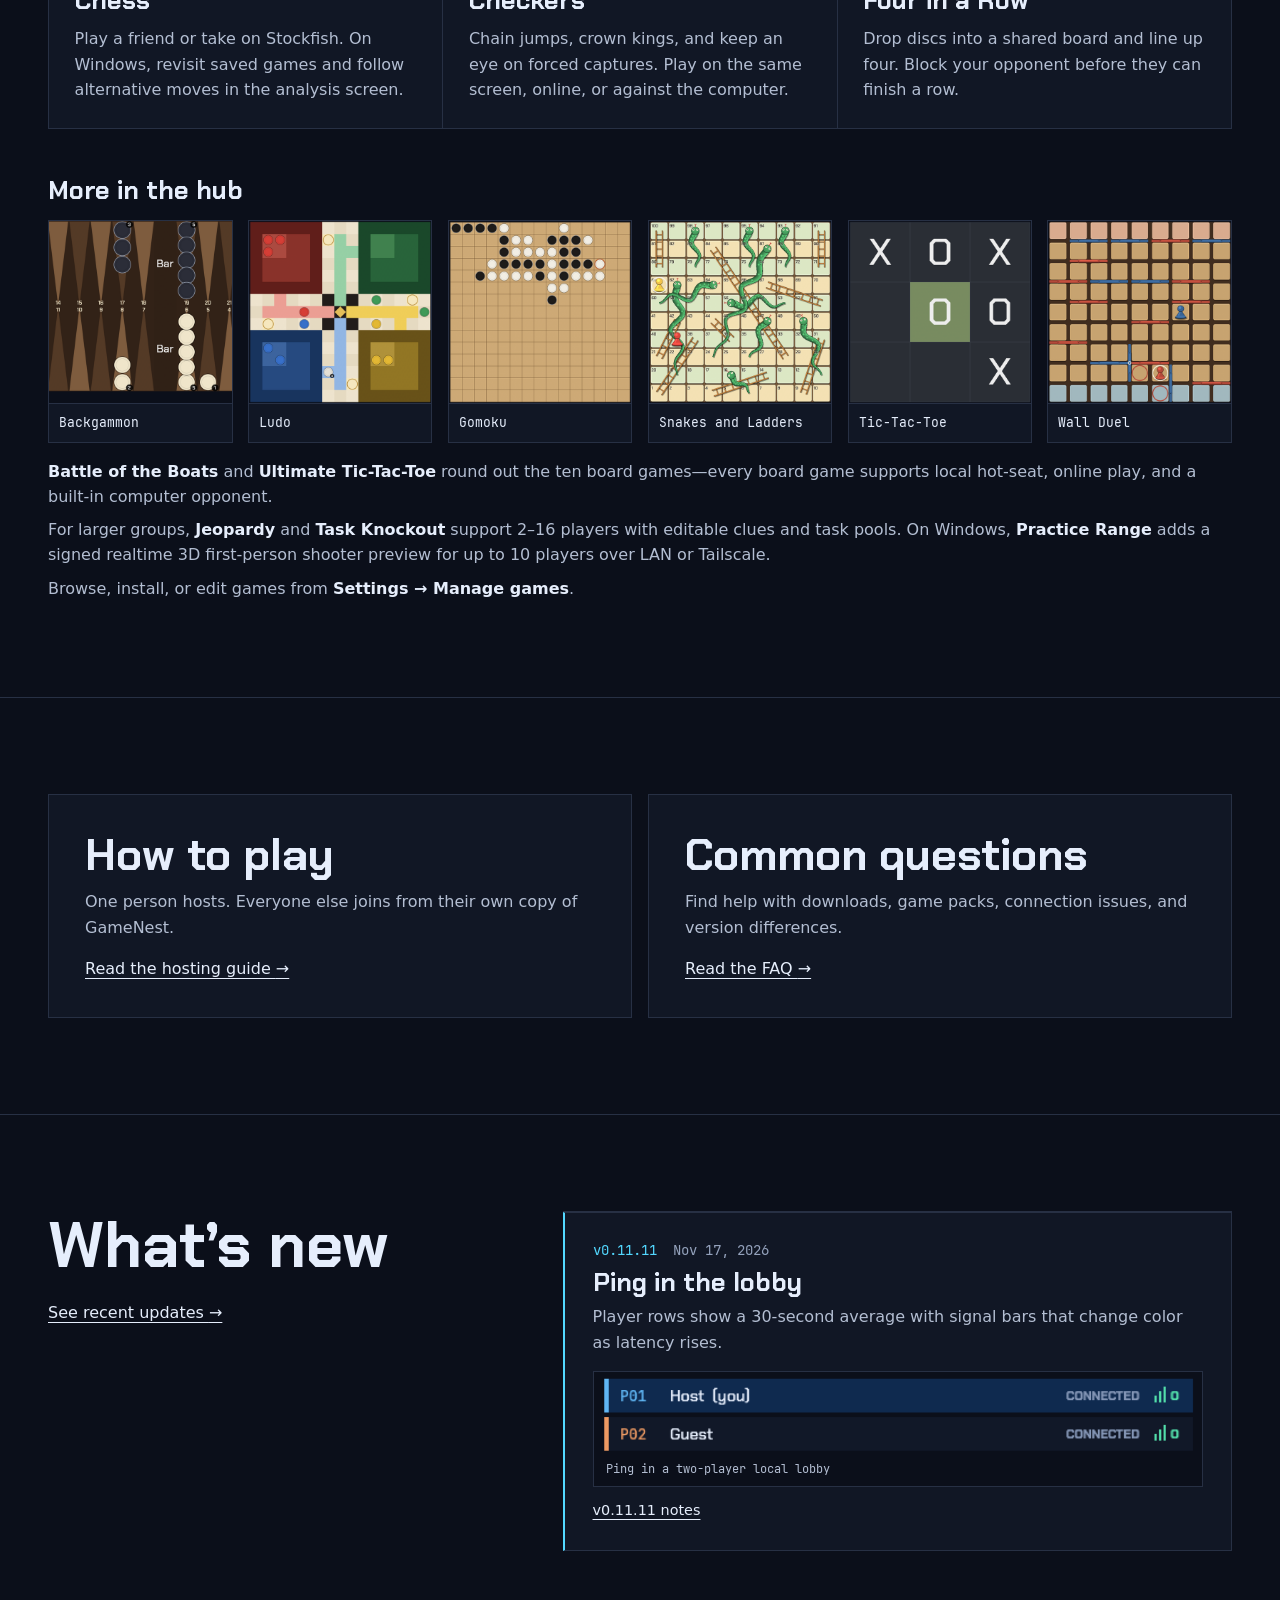
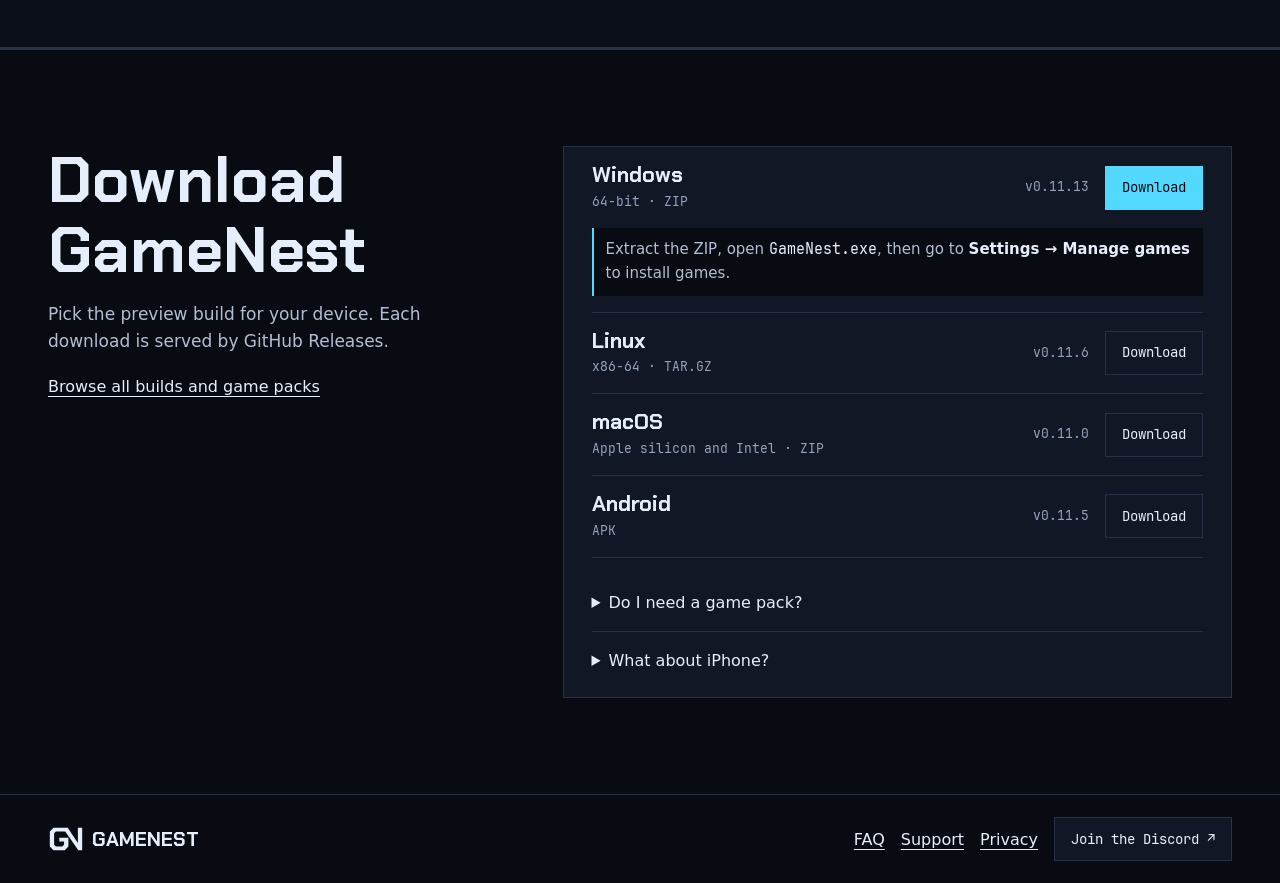
==== commit d353b2f0: "Point Windows downloads at v0.11.13" ====
--- a/index.html
+++ b/index.html
@@ -201,8 +201,8 @@
           <ul class="platforms">
             <li>
               <div><strong>Windows</strong><span>64-bit · ZIP</span></div>
-              <span class="version">v0.11.11</span>
-              <a class="button primary" aria-label="Download GameNest for Windows" href="https://github.com/nexicv/GameNest-releases/releases/download/v0.11.11/GameNest-v0.11.11-windows.zip">Download</a>
+              <span class="version">v0.11.13</span>
+              <a class="button primary" aria-label="Download GameNest for Windows" href="https://github.com/nexicv/GameNest-releases/releases/download/v0.11.13/GameNest-v0.11.13-windows.zip">Download</a>
               <p class="windows-first-run">Extract the ZIP, open <code>GameNest.exe</code>, then go to <b>Settings → Manage games</b> to install games.</p>
             </li>
             <li>
@@ -226,7 +226,7 @@
               <summary>Do I need a game pack?</summary>
               <p>On Windows, install games from <strong>Settings → Manage games</strong>. If that catalog cannot load, the Windows game packs ZIP below is a manual fallback. The current Linux (0.11.6) and macOS (0.11.0) releases cannot load that catalog at all, so install from their game packs ZIPs. Android ships its games inside the app. Offline installation needs a copy of the ZIP you downloaded earlier.</p>
               <p>Hosts of board games need the game installed. For Practice Range, each player installs a copy of the game.</p>
-              <a class="text-link" href="https://github.com/nexicv/GameNest-releases/releases/download/v0.11.11/GameNest-v0.11.11-games.zip">Windows game packs ZIP</a>
+              <a class="text-link" href="https://github.com/nexicv/GameNest-releases/releases/download/v0.11.13/GameNest-v0.11.13-games.zip">Windows game packs ZIP</a>
               <a class="text-link" href="https://github.com/nexicv/GameNest-releases/releases/download/v0.11.6/GameNest-v0.11.6-linux-x86_64-games.zip">Linux game packs ZIP: extract beside the GameNest program</a>
               <a class="text-link" href="https://github.com/nexicv/GameNest-releases/releases/download/v0.11.0/GameNest-v0.11.0-macos-games.zip">macOS game packs ZIP: extract into ~/Library/Application Support/GameNest</a>
             </details>
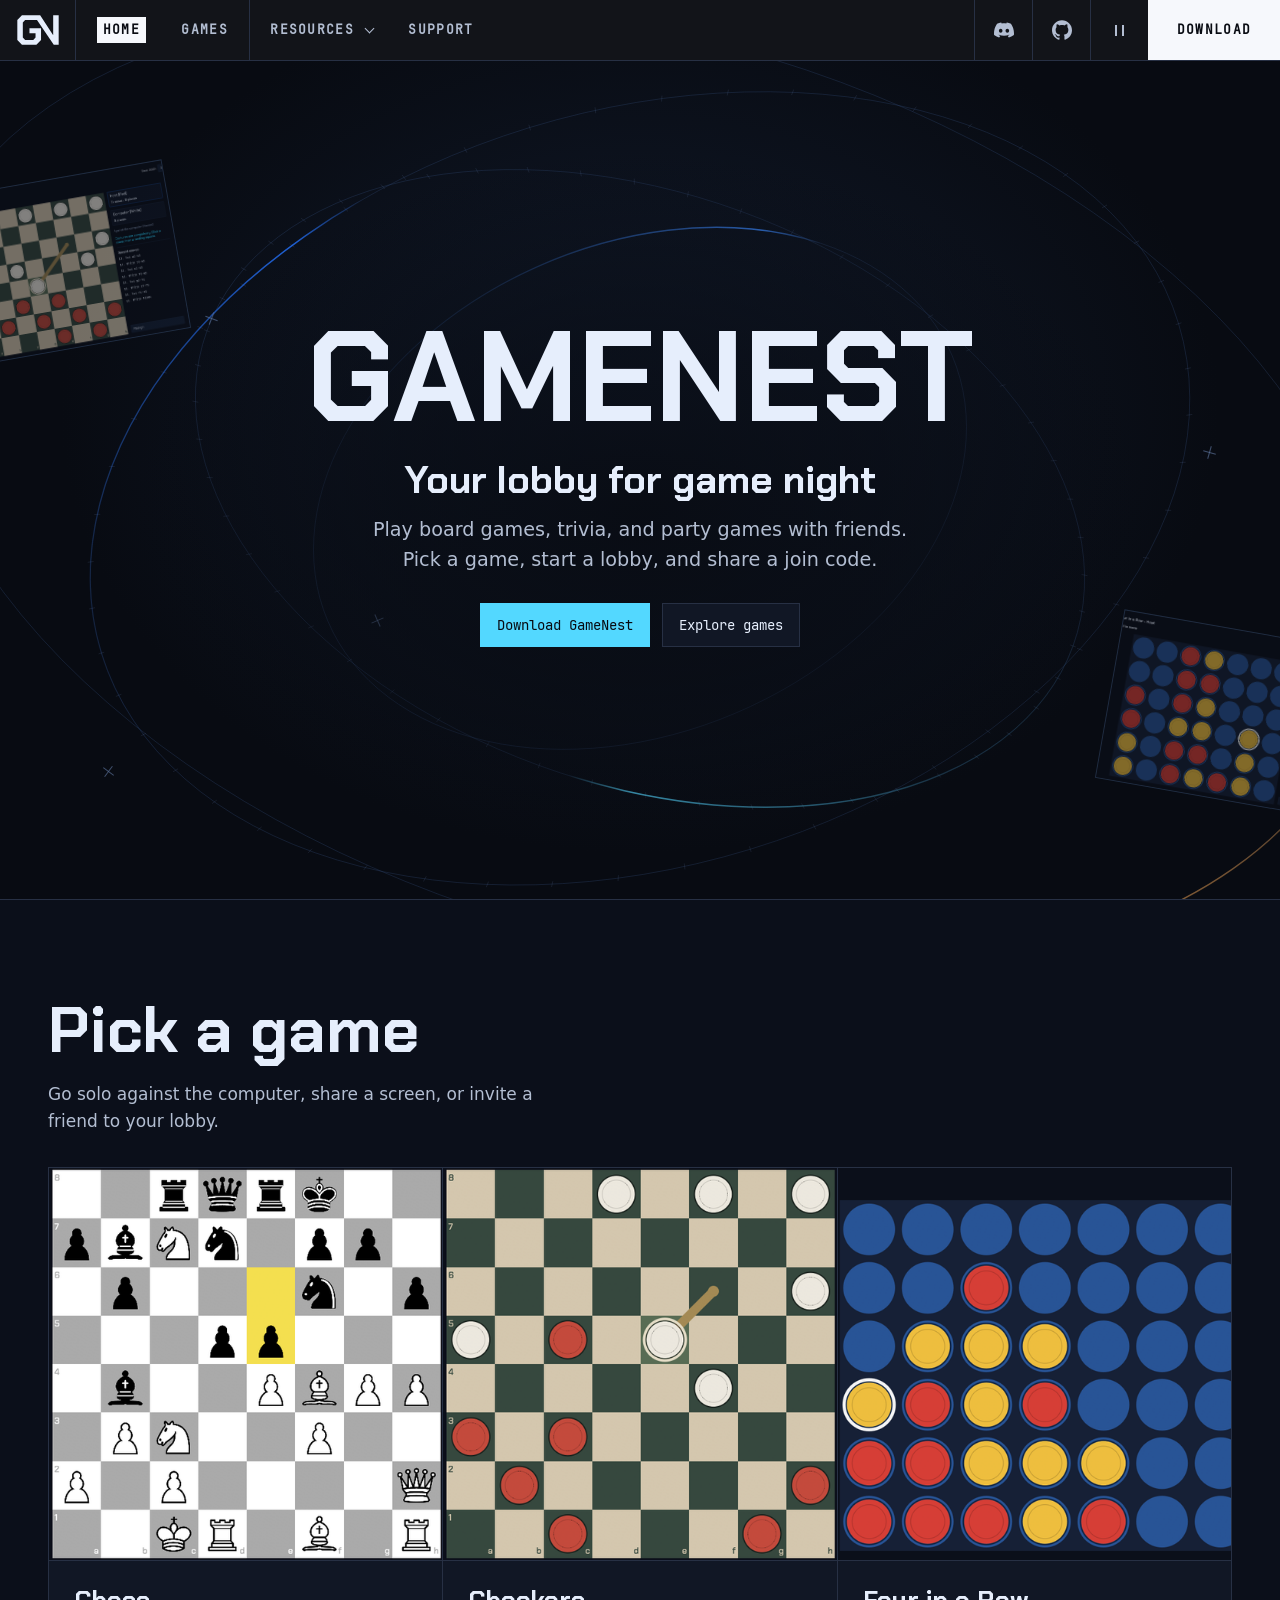
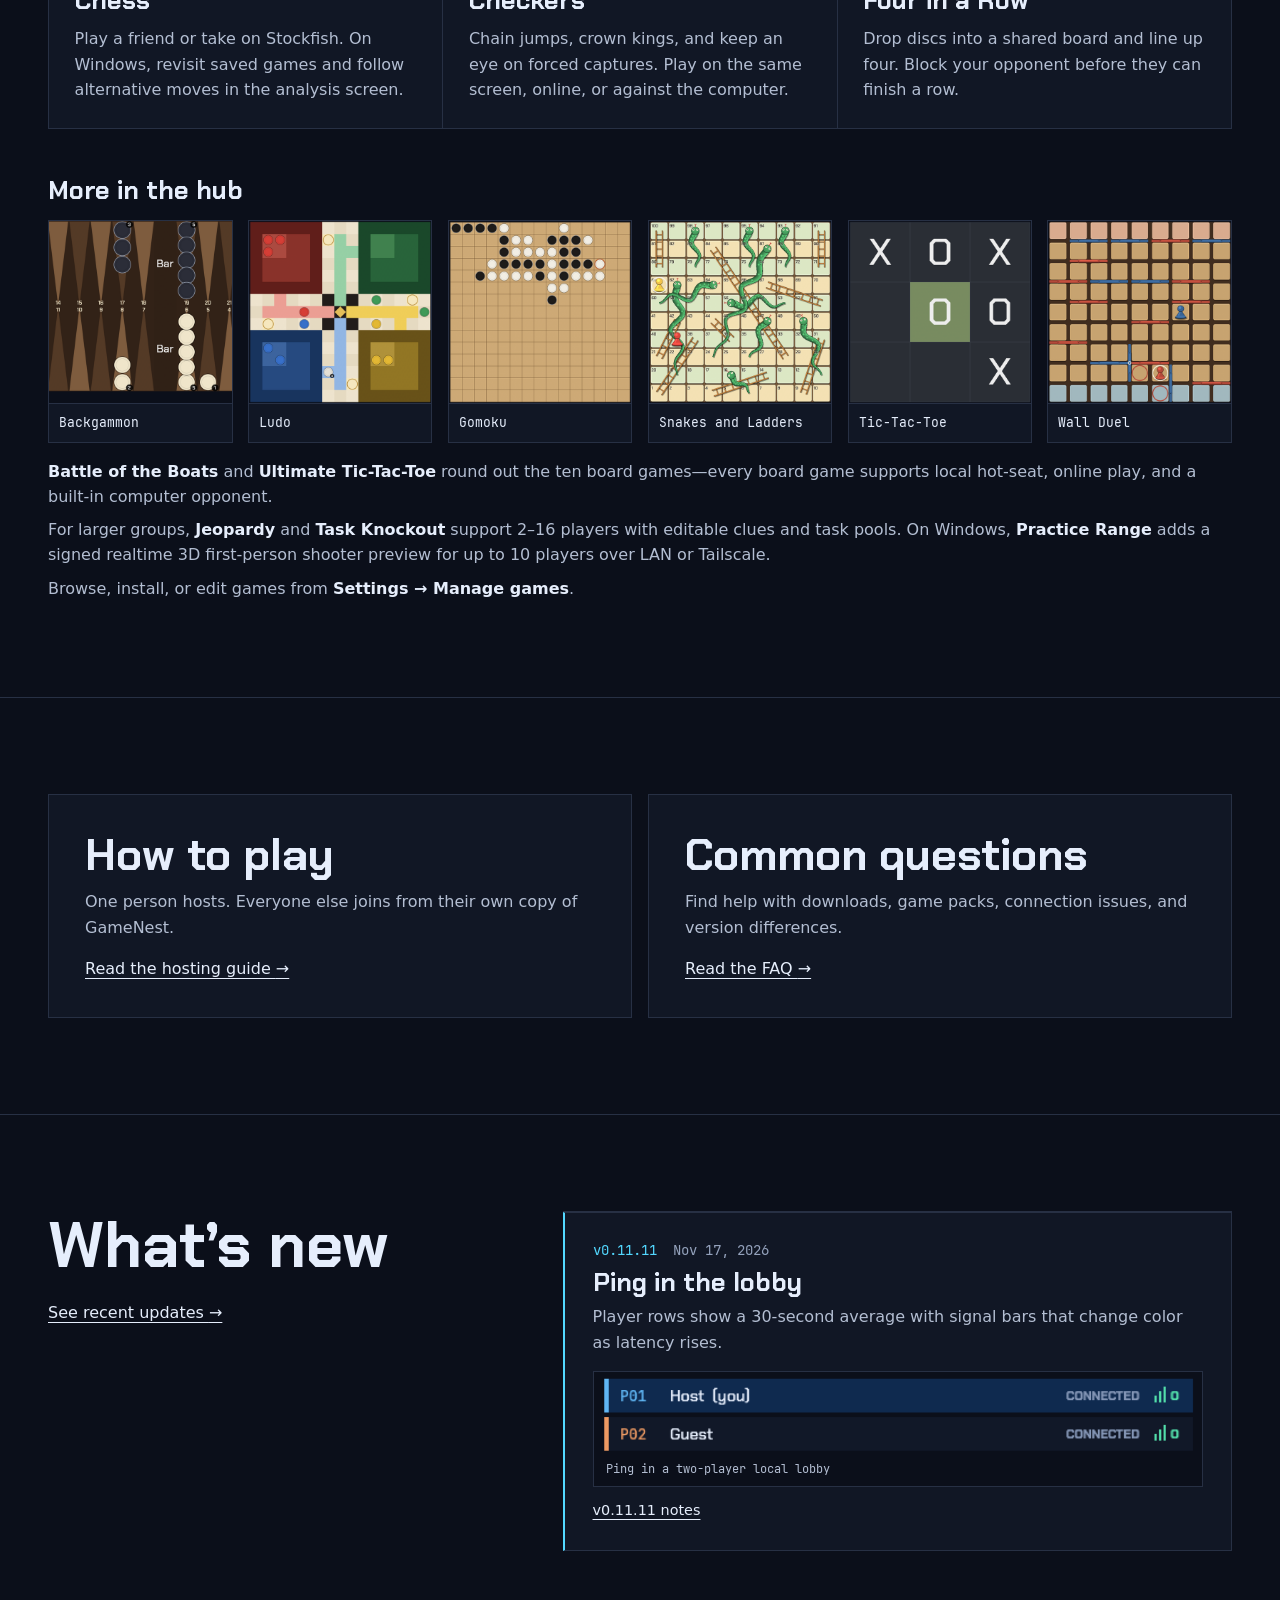
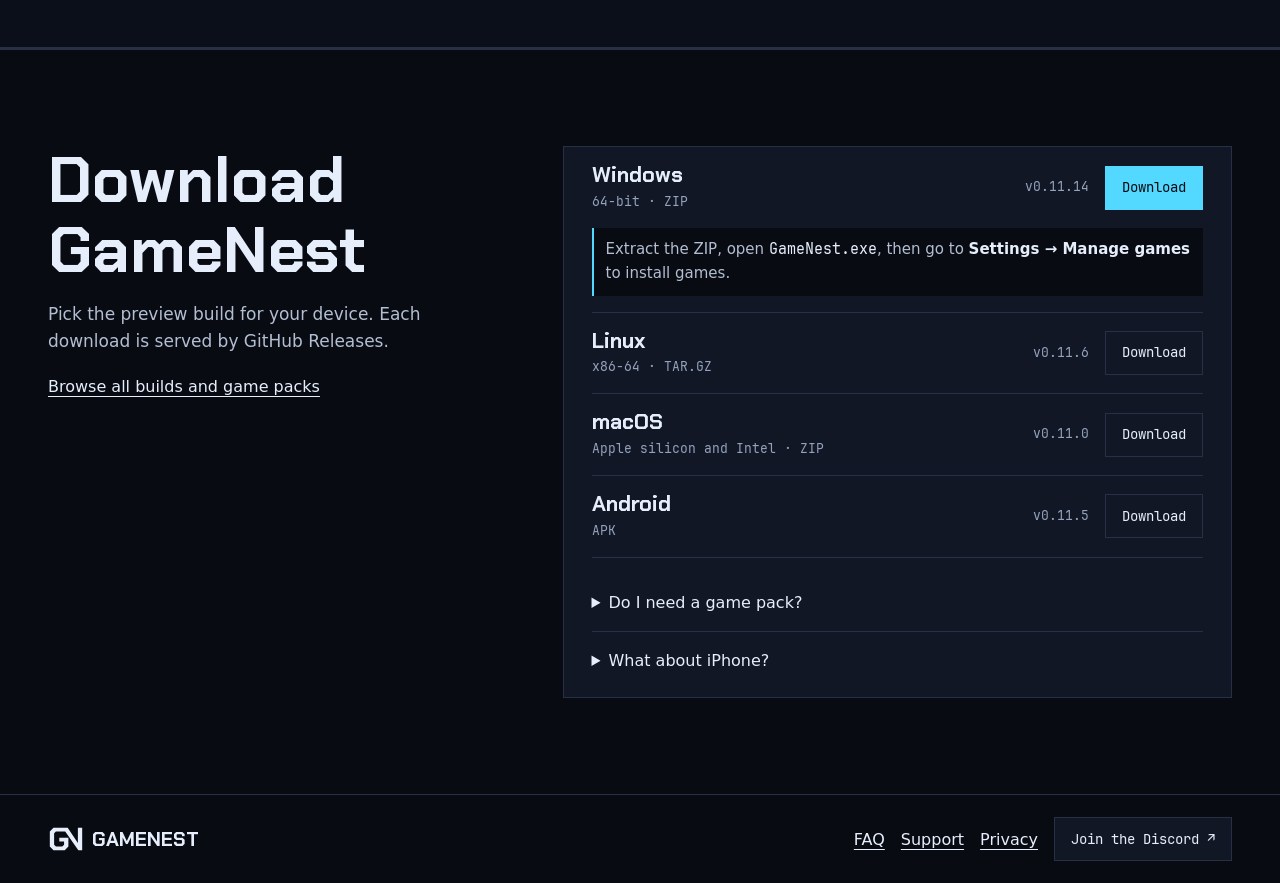
==== commit 0cb6fd4b: "Point download links at the newest releases" ====
--- a/index.html
+++ b/index.html
@@ -201,8 +201,8 @@
           <ul class="platforms">
             <li>
               <div><strong>Windows</strong><span>64-bit · ZIP</span></div>
-              <span class="version">v0.11.13</span>
-              <a class="button primary" aria-label="Download GameNest for Windows" href="https://github.com/nexicv/GameNest-releases/releases/download/v0.11.13/GameNest-v0.11.13-windows.zip">Download</a>
+              <span class="version">v0.11.14</span>
+              <a class="button primary" aria-label="Download GameNest for Windows" href="https://github.com/nexicv/GameNest-releases/releases/download/v0.11.14/GameNest-v0.11.14-windows.zip">Download</a>
               <p class="windows-first-run">Extract the ZIP, open <code>GameNest.exe</code>, then go to <b>Settings → Manage games</b> to install games.</p>
             </li>
             <li>
@@ -226,7 +226,7 @@
               <summary>Do I need a game pack?</summary>
               <p>On Windows, install games from <strong>Settings → Manage games</strong>. If that catalog cannot load, the Windows game packs ZIP below is a manual fallback. The current Linux (0.11.6) and macOS (0.11.0) releases cannot load that catalog at all, so install from their game packs ZIPs. Android ships its games inside the app. Offline installation needs a copy of the ZIP you downloaded earlier.</p>
               <p>Hosts of board games need the game installed. For Practice Range, each player installs a copy of the game.</p>
-              <a class="text-link" href="https://github.com/nexicv/GameNest-releases/releases/download/v0.11.13/GameNest-v0.11.13-games.zip">Windows game packs ZIP</a>
+              <a class="text-link" href="https://github.com/nexicv/GameNest-releases/releases/download/v0.11.14/GameNest-v0.11.14-games.zip">Windows game packs ZIP</a>
               <a class="text-link" href="https://github.com/nexicv/GameNest-releases/releases/download/v0.11.6/GameNest-v0.11.6-linux-x86_64-games.zip">Linux game packs ZIP: extract beside the GameNest program</a>
               <a class="text-link" href="https://github.com/nexicv/GameNest-releases/releases/download/v0.11.0/GameNest-v0.11.0-macos-games.zip">macOS game packs ZIP: extract into ~/Library/Application Support/GameNest</a>
             </details>
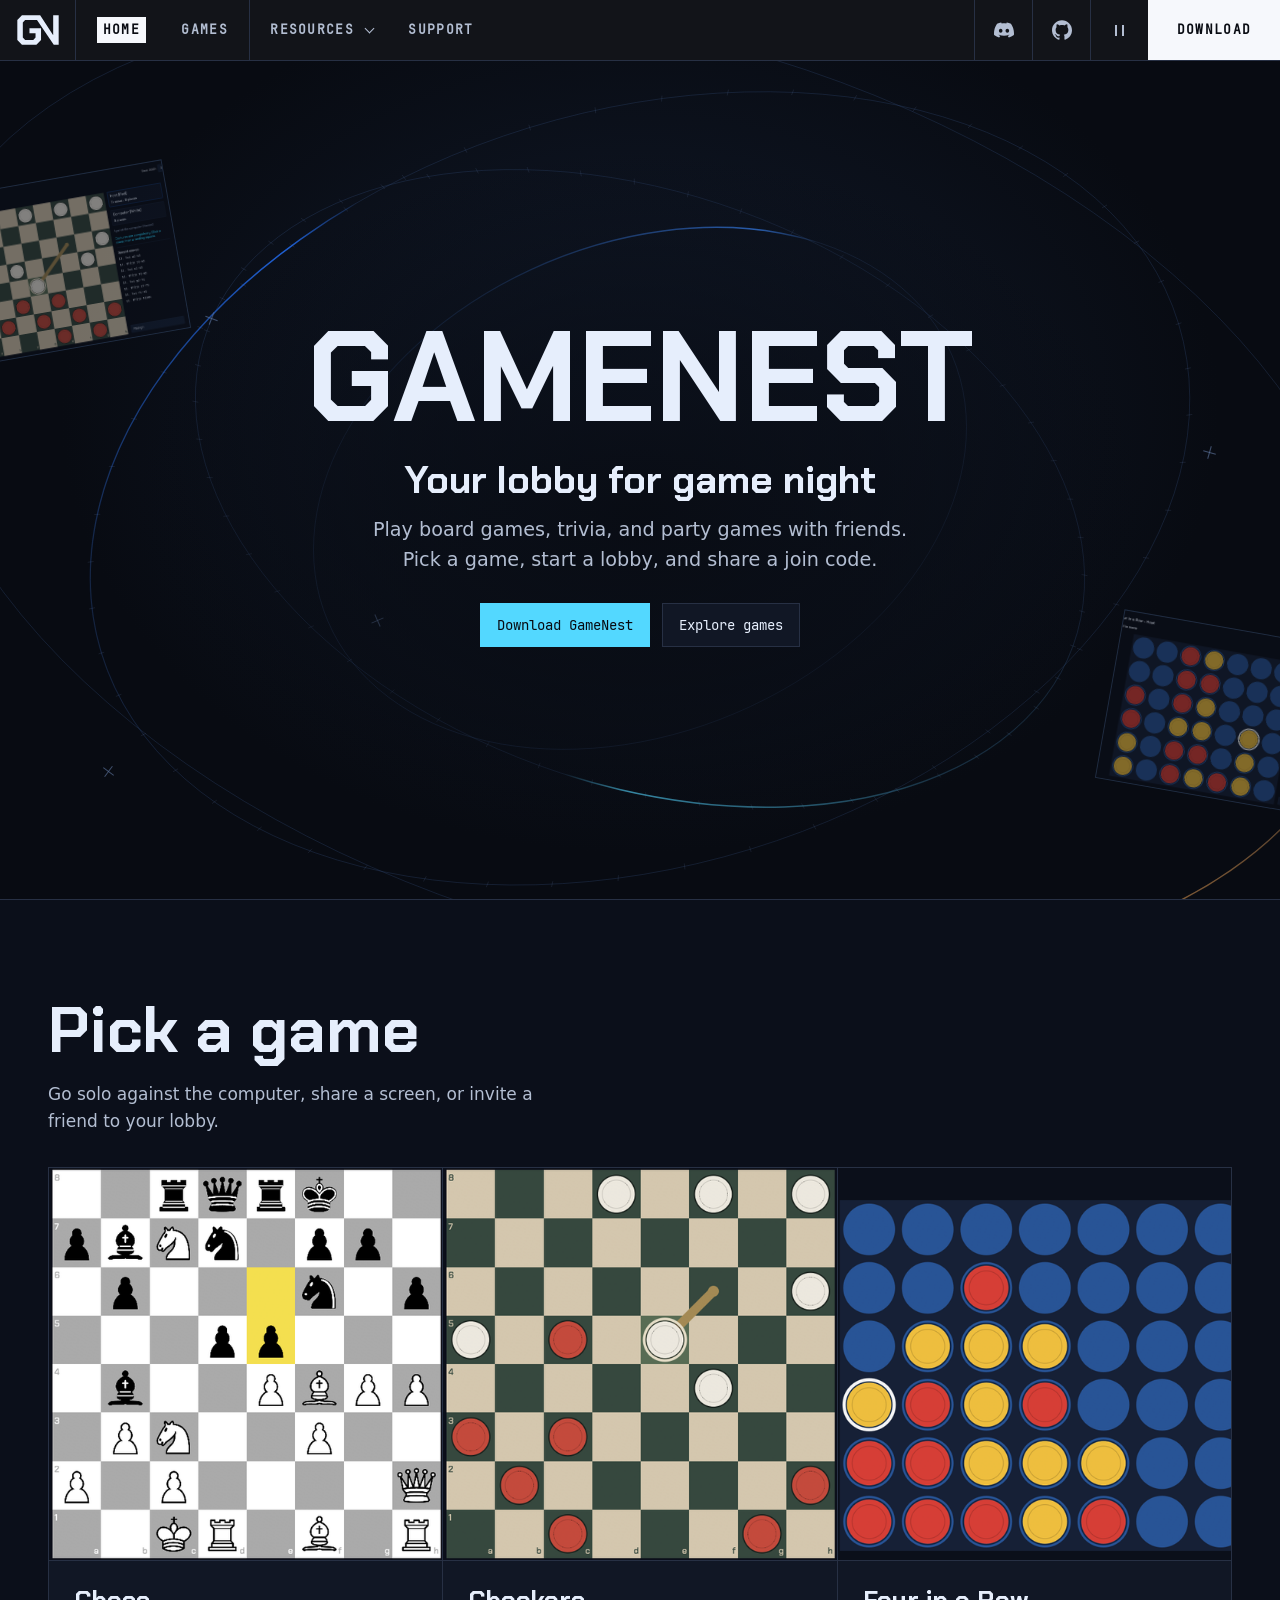
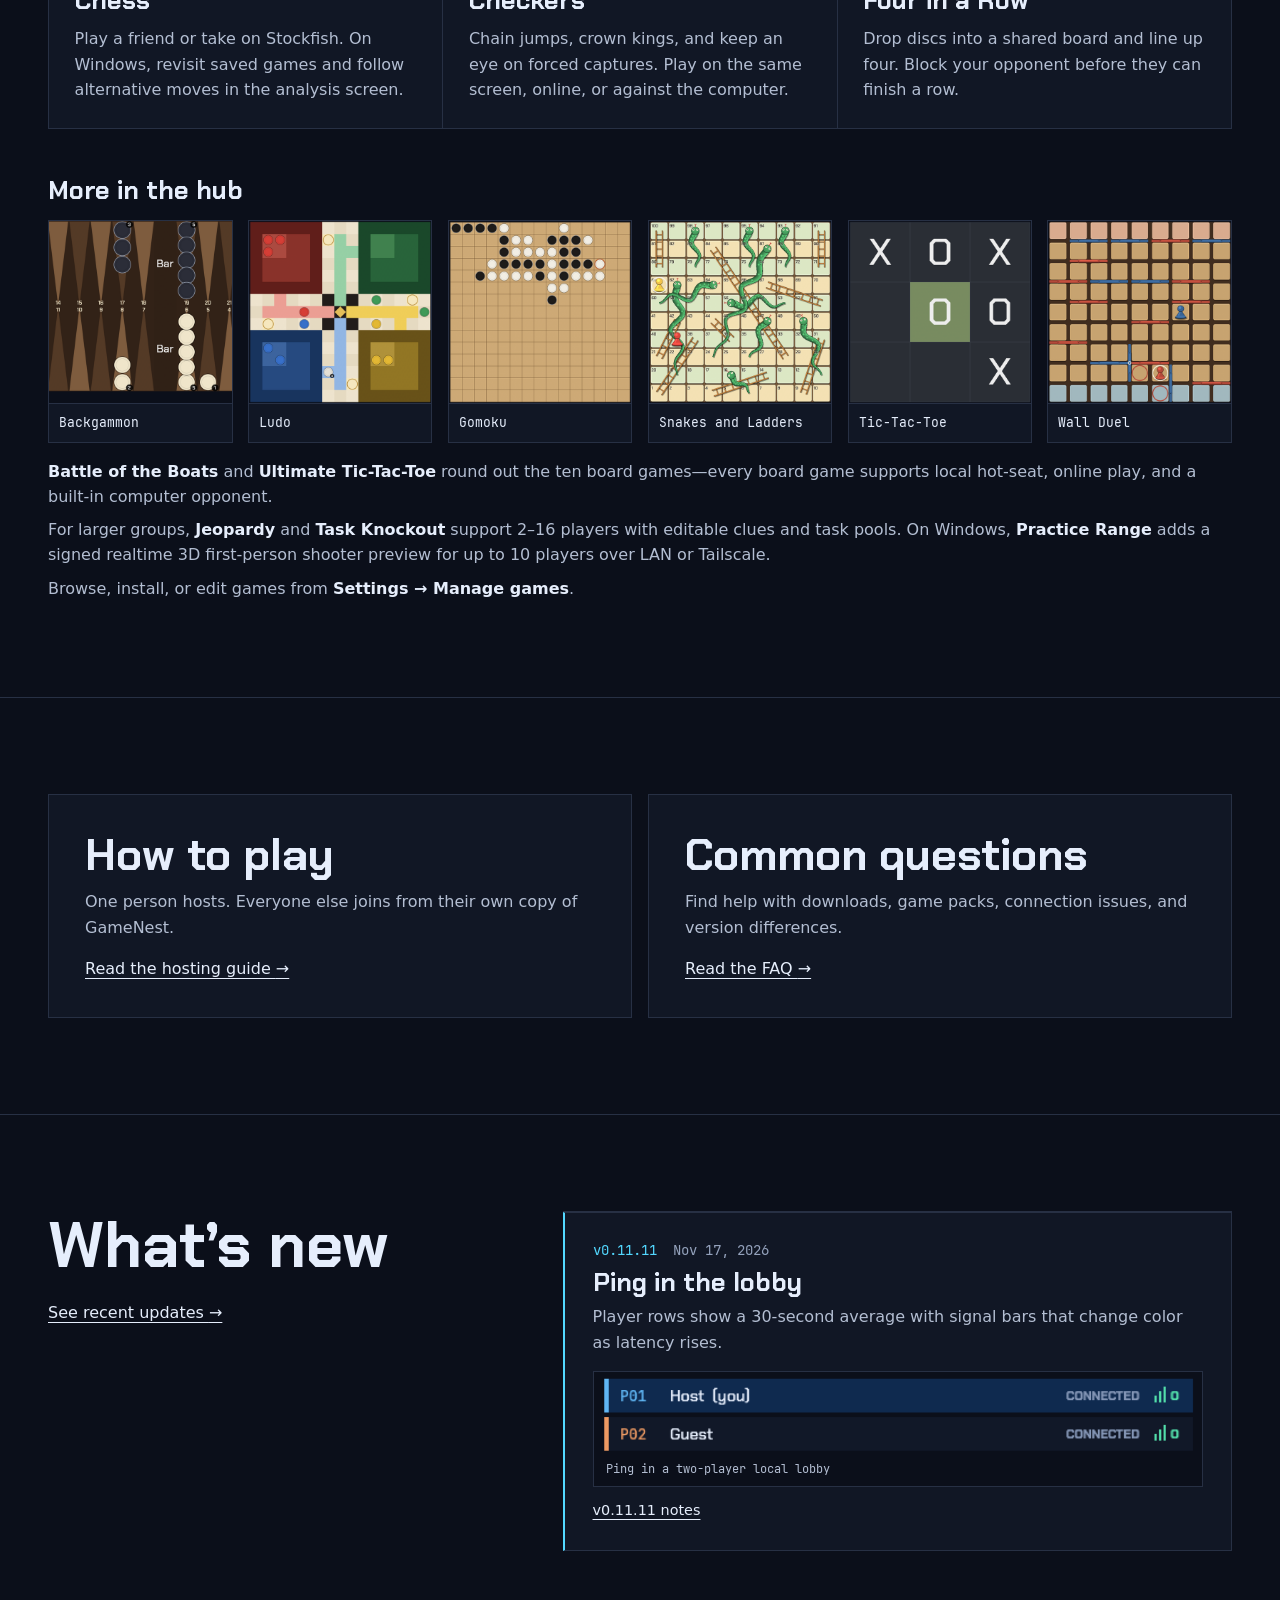
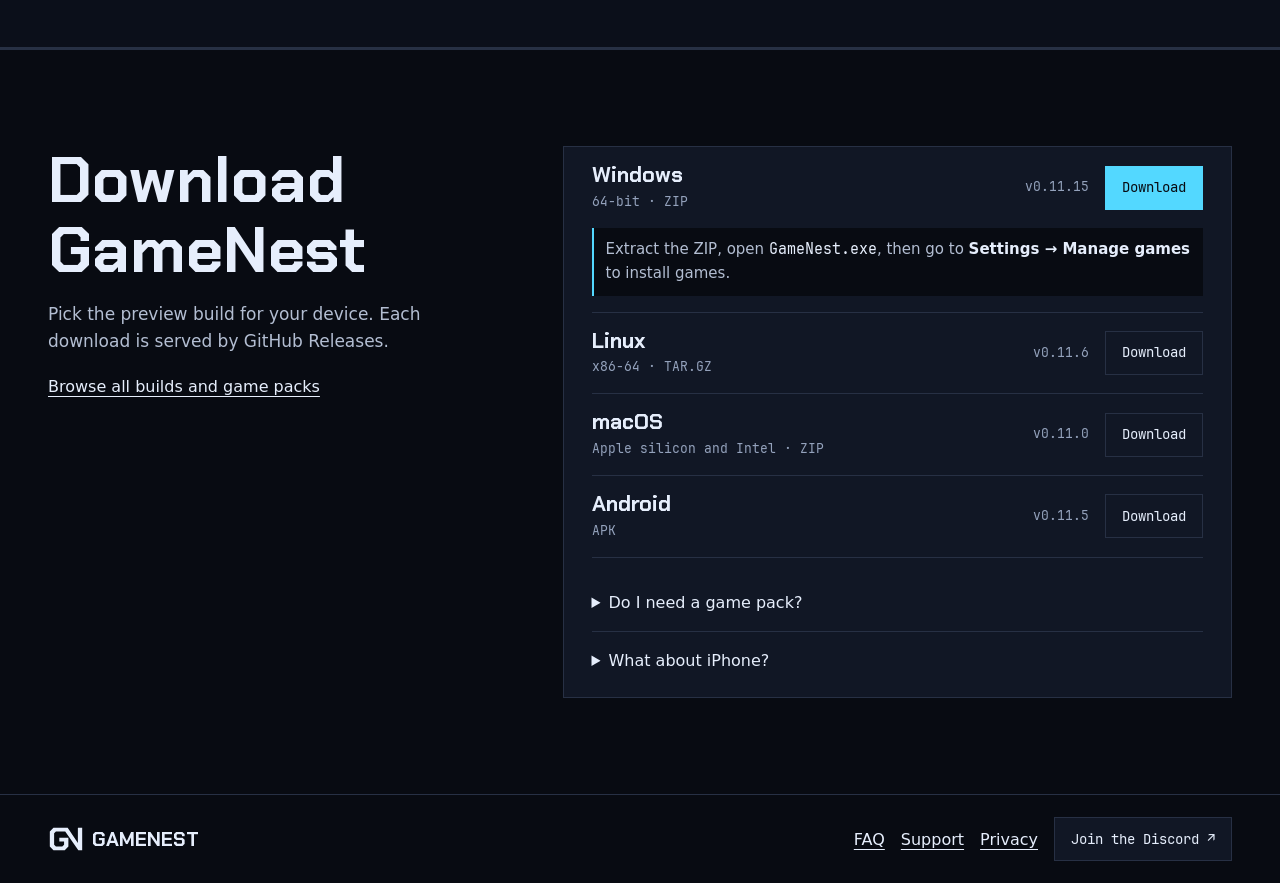
==== commit 5ea6e04a: "Point download links at the newest releases" ====
--- a/index.html
+++ b/index.html
@@ -201,8 +201,8 @@
           <ul class="platforms">
             <li>
               <div><strong>Windows</strong><span>64-bit · ZIP</span></div>
-              <span class="version">v0.11.14</span>
-              <a class="button primary" aria-label="Download GameNest for Windows" href="https://github.com/nexicv/GameNest-releases/releases/download/v0.11.14/GameNest-v0.11.14-windows.zip">Download</a>
+              <span class="version">v0.11.15</span>
+              <a class="button primary" aria-label="Download GameNest for Windows" href="https://github.com/nexicv/GameNest-releases/releases/download/v0.11.15/GameNest-v0.11.15-windows.zip">Download</a>
               <p class="windows-first-run">Extract the ZIP, open <code>GameNest.exe</code>, then go to <b>Settings → Manage games</b> to install games.</p>
             </li>
             <li>
@@ -226,7 +226,7 @@
               <summary>Do I need a game pack?</summary>
               <p>On Windows, install games from <strong>Settings → Manage games</strong>. If that catalog cannot load, the Windows game packs ZIP below is a manual fallback. The current Linux (0.11.6) and macOS (0.11.0) releases cannot load that catalog at all, so install from their game packs ZIPs. Android ships its games inside the app. Offline installation needs a copy of the ZIP you downloaded earlier.</p>
               <p>Hosts of board games need the game installed. For Practice Range, each player installs a copy of the game.</p>
-              <a class="text-link" href="https://github.com/nexicv/GameNest-releases/releases/download/v0.11.14/GameNest-v0.11.14-games.zip">Windows game packs ZIP</a>
+              <a class="text-link" href="https://github.com/nexicv/GameNest-releases/releases/download/v0.11.15/GameNest-v0.11.15-games.zip">Windows game packs ZIP</a>
               <a class="text-link" href="https://github.com/nexicv/GameNest-releases/releases/download/v0.11.6/GameNest-v0.11.6-linux-x86_64-games.zip">Linux game packs ZIP: extract beside the GameNest program</a>
               <a class="text-link" href="https://github.com/nexicv/GameNest-releases/releases/download/v0.11.0/GameNest-v0.11.0-macos-games.zip">macOS game packs ZIP: extract into ~/Library/Application Support/GameNest</a>
             </details>
